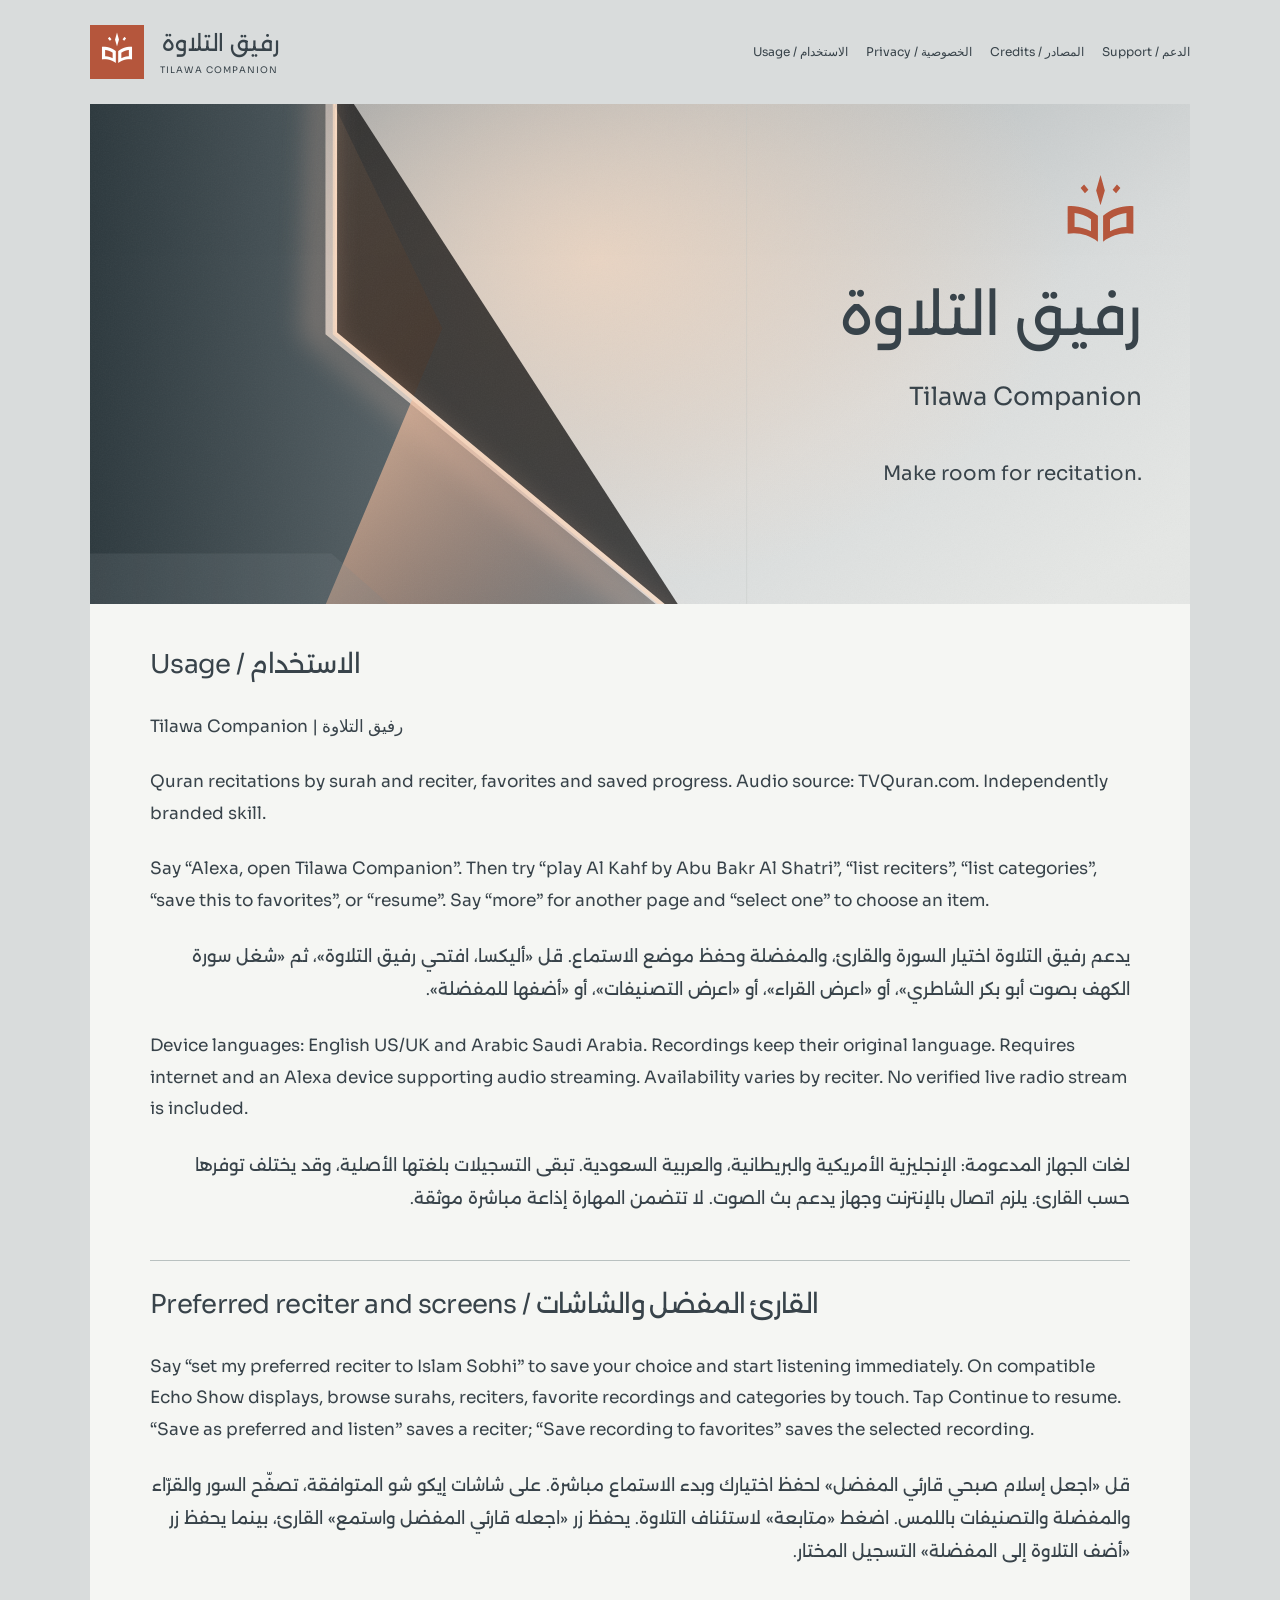
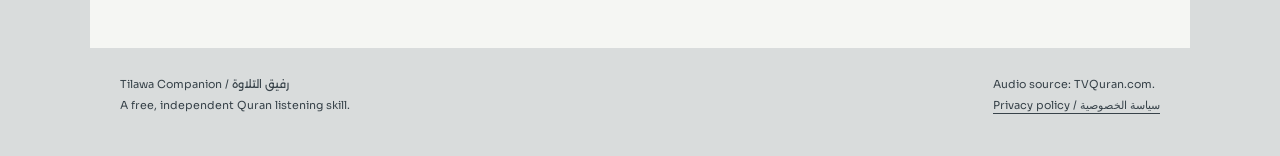
==== index.html @ c195a753 "Publish content credits and source-use terms" ====
<!doctype html><html lang="en"><meta charset="utf-8"><meta name="viewport" content="width=device-width,initial-scale=1"><title>Tilawa Companion — Quran Listening & Usage</title><meta name="description" content="Tilawa Companion Quran listening skill: bilingual usage, privacy and support."><link rel="stylesheet" href="assets/brand.css?v=first-light-20261104"><link rel="icon" href="assets/icon.svg?v=first-light-20261104" type="image/svg+xml"><meta name="theme-color" content="#38434A"><meta property="og:image" content="https://ahmadibrahiim.github.io/tilawa-companion-info/assets/first-light/cover-surahs.jpg"><header class="site-header"><a class="brand" href="./" aria-label="Tilawa Companion home"><img src="assets/icon-108.png?v=first-light-20261104" alt=""><span><strong lang="ar" dir="rtl">رفيق التلاوة</strong><small>TILAWA COMPANION</small></span></a><nav aria-label="Main navigation"><a href="./">Usage / الاستخدام</a><a href="privacy.html">Privacy / الخصوصية</a><a href="credits.html">Credits / المصادر</a><a href="https://github.com/AhmadIbrahiim/tilawa-companion-info/issues">Support / الدعم</a></nav></header><main><section class="hero" aria-label="First Light identity"><div class="hero-copy"><img src="assets/first-light/mark-terracotta.svg" alt="Open mushaf with rising light"><h1 lang="ar" dir="rtl">رفيق التلاوة</h1><span class="latin">Tilawa Companion</span><p>Make room for recitation.</p></div></section><h2>Usage / الاستخدام</h2><p dir="auto">Tilawa Companion | رفيق التلاوة</p><p dir="auto">Quran recitations by surah and reciter, favorites and saved progress. Audio source: TVQuran.com. Independently branded skill.</p><p dir="auto">Say “Alexa, open Tilawa Companion”. Then try “play Al Kahf by Abu Bakr Al Shatri”, “list reciters”, “list categories”, “save this to favorites”, or “resume”. Say “more” for another page and “select one” to choose an item.</p><p lang="ar" dir="rtl">يدعم رفيق التلاوة اختيار السورة والقارئ، والمفضلة وحفظ موضع الاستماع. قل «أليكسا، افتحي رفيق التلاوة»، ثم «شغل سورة الكهف بصوت أبو بكر الشاطري»، أو «اعرض القراء»، أو «اعرض التصنيفات»، أو «أضفها للمفضلة».</p><p dir="auto">Device languages: English US/UK and Arabic Saudi Arabia. Recordings keep their original language. Requires internet and an Alexa device supporting audio streaming. Availability varies by reciter. No verified live radio stream is included.</p><p lang="ar" dir="rtl">لغات الجهاز المدعومة: الإنجليزية الأمريكية والبريطانية، والعربية السعودية. تبقى التسجيلات بلغتها الأصلية، وقد يختلف توفرها حسب القارئ. يلزم اتصال بالإنترنت وجهاز يدعم بث الصوت. لا تتضمن المهارة إذاعة مباشرة موثقة.</p><h2>Preferred reciter and screens / القارئ المفضل والشاشات</h2><p>Say “set my preferred reciter to Islam Sobhi” to save your choice and start listening immediately. On compatible Echo Show displays, browse surahs, reciters, favorite recordings and categories by touch. Tap Continue to resume. “Save as preferred and listen” saves a reciter; “Save recording to favorites” saves the selected recording.</p><p lang="ar" dir="rtl">قل «اجعل إسلام صبحي قارئي المفضل» لحفظ اختيارك وبدء الاستماع مباشرة. على شاشات إيكو شو المتوافقة، تصفّح السور والقرّاء والمفضلة والتصنيفات باللمس. اضغط «متابعة» لاستئناف التلاوة. يحفظ زر «اجعله قارئي المفضل واستمع» القارئ، بينما يحفظ زر «أضف التلاوة إلى المفضلة» التسجيل المختار.</p></main><footer class="site-footer"><span>Tilawa Companion / <span lang="ar" dir="rtl">رفيق التلاوة</span><br>A free, independent Quran listening skill.</span><span>Audio source: TVQuran.com.<br><a href="privacy.html">Privacy policy / سياسة الخصوصية</a></span></footer></html>
---- assets/brand.css ----
@font-face{font-family:Sora;src:url(fonts/Sora.ttf) format("truetype");font-weight:400;font-display:swap}@font-face{font-family:Alexandria;src:url(fonts/Alexandria.ttf) format("truetype");font-weight:400;font-display:swap}*{box-sizing:border-box}html{scroll-behavior:smooth}body{margin:0;background:#d9dcdc;color:#38434a;font:400 17px/1.85 Sora,sans-serif}a{color:#38434a;text-underline-offset:4px}a:hover{text-decoration-thickness:2px}a:focus-visible{outline:3px solid #b5563c;outline-offset:5px}.site-header{max-width:1160px;margin:auto;padding:25px 30px;display:flex;align-items:center;justify-content:space-between;gap:30px}.brand{display:flex;align-items:center;gap:16px;text-decoration:none}.brand img{width:54px;height:54px}.brand strong{font:400 22px/1.7 Alexandria,sans-serif;display:block}.brand small{font-size:9px;letter-spacing:1.1px;display:block}.site-header nav{font-size:12px;display:flex;gap:18px;flex-wrap:wrap;line-height:1.8}.site-header nav a{text-decoration:none}main{max-width:1100px;margin:0 auto;background:#f5f6f3;padding:48px 60px 55px}main p{max-width:78ch;margin:24px 0}h1,h2{font-weight:400;line-height:1.5;letter-spacing:-.7px}h1{font-size:35px;margin:0 0 30px}h2{font:400 26px/1.65 Sora,Alexandria,sans-serif;margin:45px 0 20px;padding-top:23px;border-top:1px solid #b9c1c0}:lang(ar){font-family:Alexandria,sans-serif;line-height:1.95}p[lang=ar]{max-width:none}.hero{height:500px;margin:-48px -60px 40px;background:#d9dcdc url(first-light/first-light-artwork.svg) center/cover no-repeat;position:relative}.hero-copy{position:absolute;right:48px;top:65px;text-align:right;max-width:530px}.hero-copy img{width:83px;height:83px;display:block;margin:0 0 15px auto}.hero-copy h1{font:400 57px/1.7 Alexandria,sans-serif;letter-spacing:0;margin:0}.hero-copy .latin{font-size:25px;display:block;margin-top:10px}.hero-copy p{font-size:20px;margin-top:35px}.hero+ h2{border:0;margin-top:0;padding-top:0}.site-footer{max-width:1100px;margin:auto;padding:26px 30px 40px;display:flex;justify-content:space-between;gap:24px;font-size:11px;line-height:1.9}.privacy-page h1{font-family:Sora,Alexandria,sans-serif;font-size:32px}@media(max-width:800px){.site-header{align-items:flex-start;flex-direction:column;padding:20px 22px;gap:17px}main{padding:30px 26px 40px;font-size:16px}.hero{margin:-30px -26px 30px;height:450px}.hero-copy{right:27px;top:76px;max-width:420px}.hero-copy h1{font-size:43px}.hero-copy .latin{font-size:22px}.hero-copy p{font-size:17px}.site-footer{padding:25px 22px;flex-direction:column;gap:12px}}@media(max-width:480px){body{font-size:15px}.site-header nav{font-size:11px;gap:14px}.hero{height:410px;background-position:62% center}.hero-copy{right:23px;top:73px;max-width:310px}.hero-copy img{width:65px;height:65px}.hero-copy h1{font-size:33px}.hero-copy .latin{font-size:17px}.hero-copy p{font-size:15px;margin-top:32px}.privacy-page h1{font-size:25px}h2{font-size:22px}}@media(prefers-reduced-motion:reduce){html{scroll-behavior:auto}}
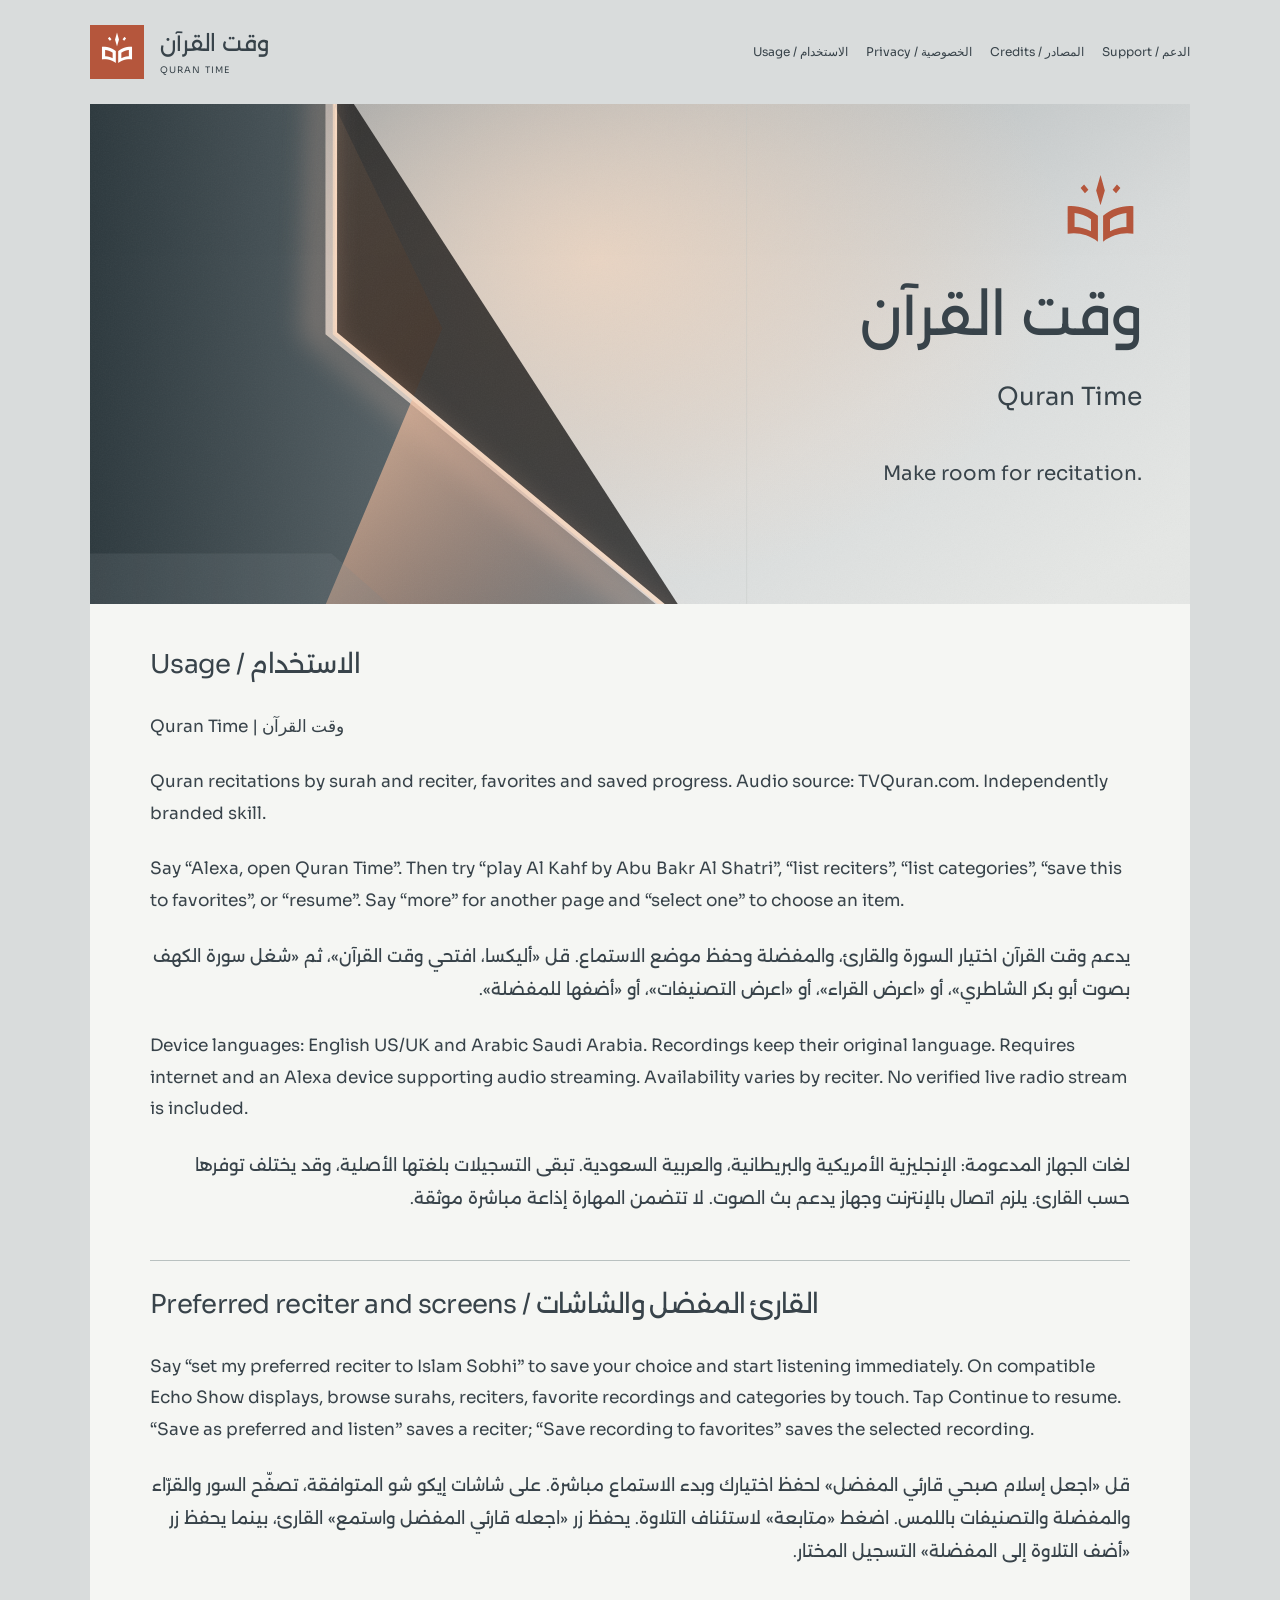
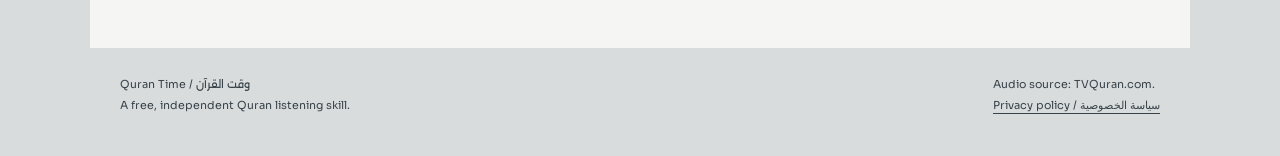
==== commit 22eb5953: "Update Quran Time names and bilingual launch instructions" ====
--- a/index.html
+++ b/index.html
@@ -1 +1 @@
-<!doctype html><html lang="en"><meta charset="utf-8"><meta name="viewport" content="width=device-width,initial-scale=1"><title>Tilawa Companion — Quran Listening & Usage</title><meta name="description" content="Tilawa Companion Quran listening skill: bilingual usage, privacy and support."><link rel="stylesheet" href="assets/brand.css?v=first-light-20261104"><link rel="icon" href="assets/icon.svg?v=first-light-20261104" type="image/svg+xml"><meta name="theme-color" content="#38434A"><meta property="og:image" content="https://ahmadibrahiim.github.io/tilawa-companion-info/assets/first-light/cover-surahs.jpg"><header class="site-header"><a class="brand" href="./" aria-label="Tilawa Companion home"><img src="assets/icon-108.png?v=first-light-20261104" alt=""><span><strong lang="ar" dir="rtl">رفيق التلاوة</strong><small>TILAWA COMPANION</small></span></a><nav aria-label="Main navigation"><a href="./">Usage / الاستخدام</a><a href="privacy.html">Privacy / الخصوصية</a><a href="credits.html">Credits / المصادر</a><a href="https://github.com/AhmadIbrahiim/tilawa-companion-info/issues">Support / الدعم</a></nav></header><main><section class="hero" aria-label="First Light identity"><div class="hero-copy"><img src="assets/first-light/mark-terracotta.svg" alt="Open mushaf with rising light"><h1 lang="ar" dir="rtl">رفيق التلاوة</h1><span class="latin">Tilawa Companion</span><p>Make room for recitation.</p></div></section><h2>Usage / الاستخدام</h2><p dir="auto">Tilawa Companion | رفيق التلاوة</p><p dir="auto">Quran recitations by surah and reciter, favorites and saved progress. Audio source: TVQuran.com. Independently branded skill.</p><p dir="auto">Say “Alexa, open Tilawa Companion”. Then try “play Al Kahf by Abu Bakr Al Shatri”, “list reciters”, “list categories”, “save this to favorites”, or “resume”. Say “more” for another page and “select one” to choose an item.</p><p lang="ar" dir="rtl">يدعم رفيق التلاوة اختيار السورة والقارئ، والمفضلة وحفظ موضع الاستماع. قل «أليكسا، افتحي رفيق التلاوة»، ثم «شغل سورة الكهف بصوت أبو بكر الشاطري»، أو «اعرض القراء»، أو «اعرض التصنيفات»، أو «أضفها للمفضلة».</p><p dir="auto">Device languages: English US/UK and Arabic Saudi Arabia. Recordings keep their original language. Requires internet and an Alexa device supporting audio streaming. Availability varies by reciter. No verified live radio stream is included.</p><p lang="ar" dir="rtl">لغات الجهاز المدعومة: الإنجليزية الأمريكية والبريطانية، والعربية السعودية. تبقى التسجيلات بلغتها الأصلية، وقد يختلف توفرها حسب القارئ. يلزم اتصال بالإنترنت وجهاز يدعم بث الصوت. لا تتضمن المهارة إذاعة مباشرة موثقة.</p><h2>Preferred reciter and screens / القارئ المفضل والشاشات</h2><p>Say “set my preferred reciter to Islam Sobhi” to save your choice and start listening immediately. On compatible Echo Show displays, browse surahs, reciters, favorite recordings and categories by touch. Tap Continue to resume. “Save as preferred and listen” saves a reciter; “Save recording to favorites” saves the selected recording.</p><p lang="ar" dir="rtl">قل «اجعل إسلام صبحي قارئي المفضل» لحفظ اختيارك وبدء الاستماع مباشرة. على شاشات إيكو شو المتوافقة، تصفّح السور والقرّاء والمفضلة والتصنيفات باللمس. اضغط «متابعة» لاستئناف التلاوة. يحفظ زر «اجعله قارئي المفضل واستمع» القارئ، بينما يحفظ زر «أضف التلاوة إلى المفضلة» التسجيل المختار.</p></main><footer class="site-footer"><span>Tilawa Companion / <span lang="ar" dir="rtl">رفيق التلاوة</span><br>A free, independent Quran listening skill.</span><span>Audio source: TVQuran.com.<br><a href="privacy.html">Privacy policy / سياسة الخصوصية</a></span></footer></html>+<!doctype html><html lang="en"><meta charset="utf-8"><meta name="viewport" content="width=device-width,initial-scale=1"><title>Quran Time — Quran Listening & Usage</title><meta name="description" content="Quran Time Quran listening skill: bilingual usage, privacy and support."><link rel="stylesheet" href="assets/brand.css?v=first-light-20261104"><link rel="icon" href="assets/icon.svg?v=first-light-20261104" type="image/svg+xml"><meta name="theme-color" content="#38434A"><meta property="og:image" content="https://ahmadibrahiim.github.io/tilawa-companion-info/assets/first-light/cover-surahs.jpg"><header class="site-header"><a class="brand" href="./" aria-label="Quran Time home"><img src="assets/icon-108.png?v=first-light-20261104" alt=""><span><strong lang="ar" dir="rtl">وقت القرآن</strong><small>QURAN TIME</small></span></a><nav aria-label="Main navigation"><a href="./">Usage / الاستخدام</a><a href="privacy.html">Privacy / الخصوصية</a><a href="credits.html">Credits / المصادر</a><a href="https://github.com/AhmadIbrahiim/tilawa-companion-info/issues">Support / الدعم</a></nav></header><main><section class="hero" aria-label="First Light identity"><div class="hero-copy"><img src="assets/first-light/mark-terracotta.svg" alt="Open mushaf with rising light"><h1 lang="ar" dir="rtl">وقت القرآن</h1><span class="latin">Quran Time</span><p>Make room for recitation.</p></div></section><h2>Usage / الاستخدام</h2><p dir="auto">Quran Time | وقت القرآن</p><p dir="auto">Quran recitations by surah and reciter, favorites and saved progress. Audio source: TVQuran.com. Independently branded skill.</p><p dir="auto">Say “Alexa, open Quran Time”. Then try “play Al Kahf by Abu Bakr Al Shatri”, “list reciters”, “list categories”, “save this to favorites”, or “resume”. Say “more” for another page and “select one” to choose an item.</p><p lang="ar" dir="rtl">يدعم وقت القرآن اختيار السورة والقارئ، والمفضلة وحفظ موضع الاستماع. قل «أليكسا، افتحي وقت القرآن»، ثم «شغل سورة الكهف بصوت أبو بكر الشاطري»، أو «اعرض القراء»، أو «اعرض التصنيفات»، أو «أضفها للمفضلة».</p><p dir="auto">Device languages: English US/UK and Arabic Saudi Arabia. Recordings keep their original language. Requires internet and an Alexa device supporting audio streaming. Availability varies by reciter. No verified live radio stream is included.</p><p lang="ar" dir="rtl">لغات الجهاز المدعومة: الإنجليزية الأمريكية والبريطانية، والعربية السعودية. تبقى التسجيلات بلغتها الأصلية، وقد يختلف توفرها حسب القارئ. يلزم اتصال بالإنترنت وجهاز يدعم بث الصوت. لا تتضمن المهارة إذاعة مباشرة موثقة.</p><h2>Preferred reciter and screens / القارئ المفضل والشاشات</h2><p>Say “set my preferred reciter to Islam Sobhi” to save your choice and start listening immediately. On compatible Echo Show displays, browse surahs, reciters, favorite recordings and categories by touch. Tap Continue to resume. “Save as preferred and listen” saves a reciter; “Save recording to favorites” saves the selected recording.</p><p lang="ar" dir="rtl">قل «اجعل إسلام صبحي قارئي المفضل» لحفظ اختيارك وبدء الاستماع مباشرة. على شاشات إيكو شو المتوافقة، تصفّح السور والقرّاء والمفضلة والتصنيفات باللمس. اضغط «متابعة» لاستئناف التلاوة. يحفظ زر «اجعله قارئي المفضل واستمع» القارئ، بينما يحفظ زر «أضف التلاوة إلى المفضلة» التسجيل المختار.</p></main><footer class="site-footer"><span>Quran Time / <span lang="ar" dir="rtl">وقت القرآن</span><br>A free, independent Quran listening skill.</span><span>Audio source: TVQuran.com.<br><a href="privacy.html">Privacy policy / سياسة الخصوصية</a></span></footer></html>
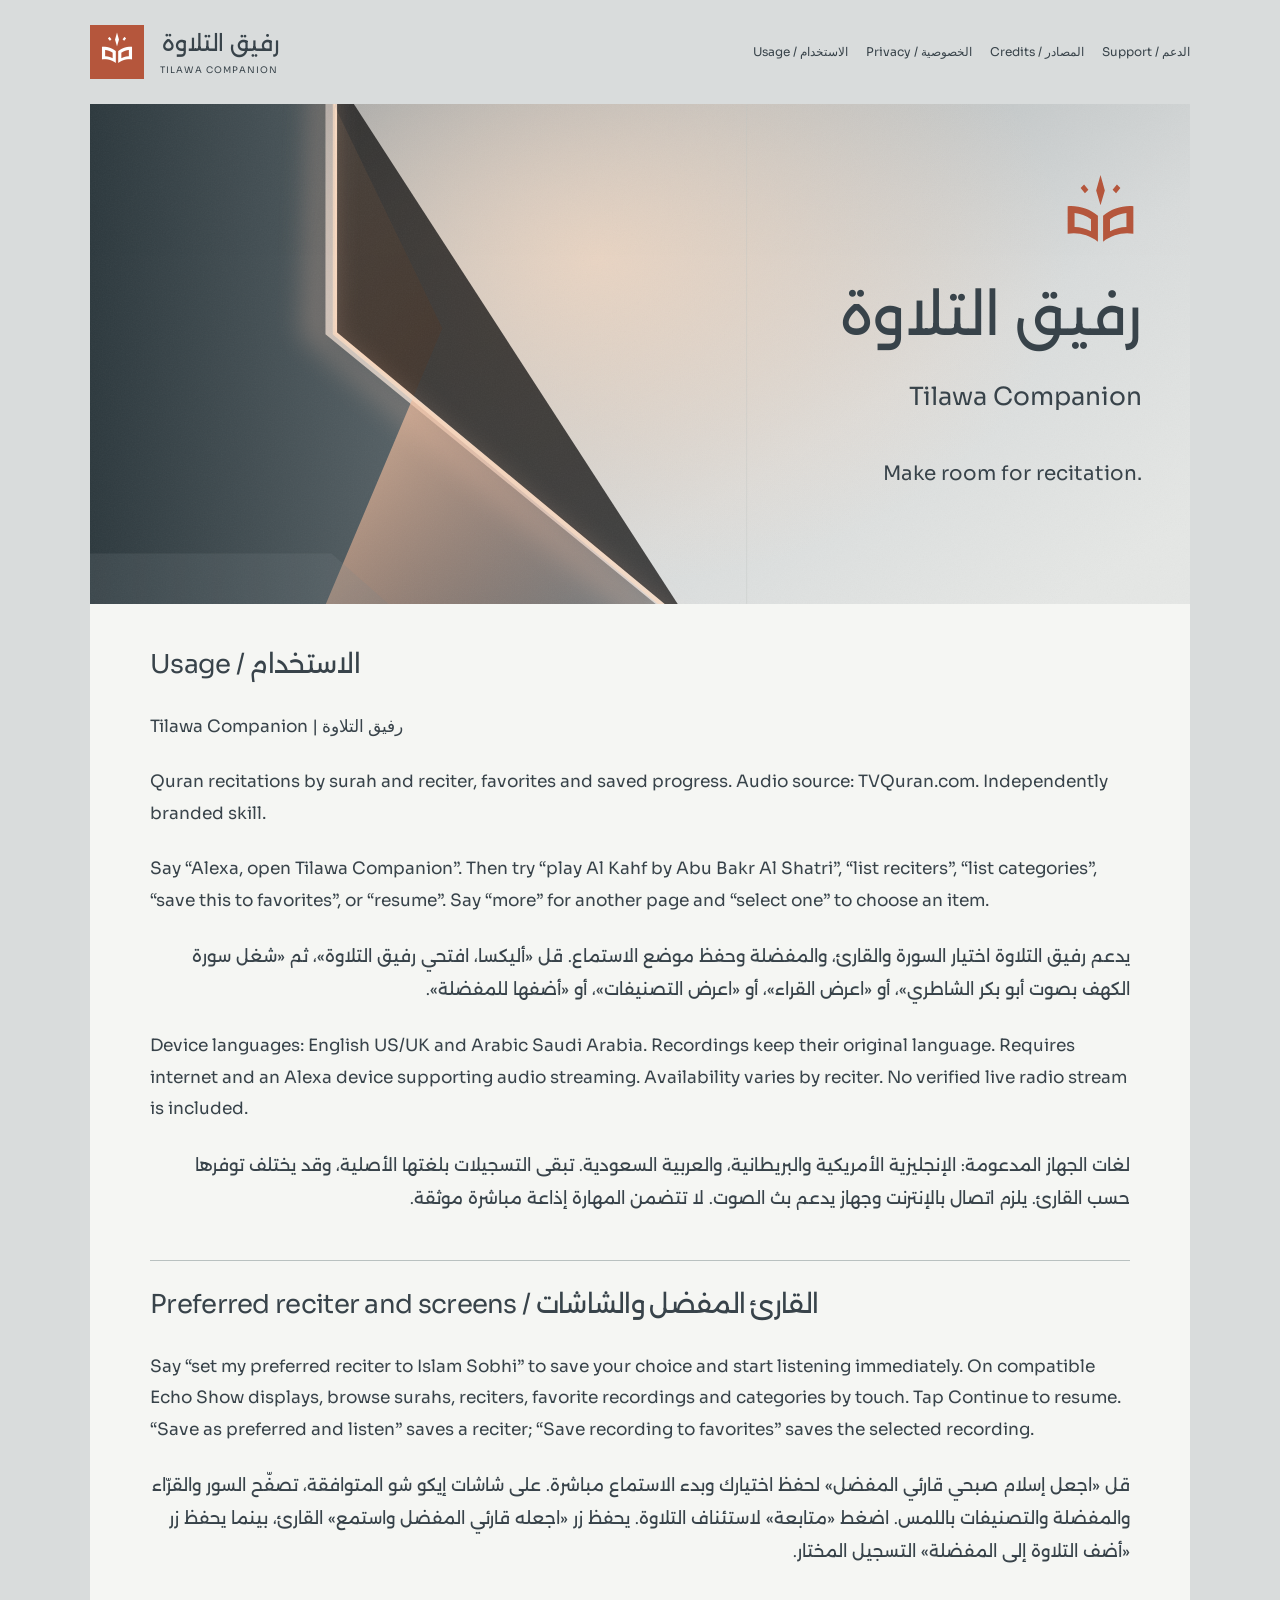
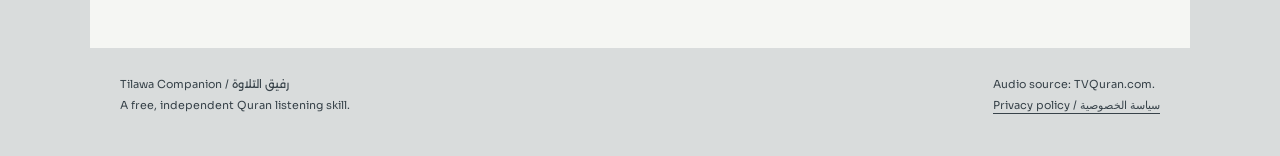
==== commit 5954a9b9: "Revert "Update Quran Time names and bilingual launch instructions" This reverts commit 601382f2dec81" ====
--- a/index.html
+++ b/index.html
@@ -1 +1 @@
-<!doctype html><html lang="en"><meta charset="utf-8"><meta name="viewport" content="width=device-width,initial-scale=1"><title>Quran Time — Quran Listening & Usage</title><meta name="description" content="Quran Time Quran listening skill: bilingual usage, privacy and support."><link rel="stylesheet" href="assets/brand.css?v=first-light-20261104"><link rel="icon" href="assets/icon.svg?v=first-light-20261104" type="image/svg+xml"><meta name="theme-color" content="#38434A"><meta property="og:image" content="https://ahmadibrahiim.github.io/tilawa-companion-info/assets/first-light/cover-surahs.jpg"><header class="site-header"><a class="brand" href="./" aria-label="Quran Time home"><img src="assets/icon-108.png?v=first-light-20261104" alt=""><span><strong lang="ar" dir="rtl">وقت القرآن</strong><small>QURAN TIME</small></span></a><nav aria-label="Main navigation"><a href="./">Usage / الاستخدام</a><a href="privacy.html">Privacy / الخصوصية</a><a href="credits.html">Credits / المصادر</a><a href="https://github.com/AhmadIbrahiim/tilawa-companion-info/issues">Support / الدعم</a></nav></header><main><section class="hero" aria-label="First Light identity"><div class="hero-copy"><img src="assets/first-light/mark-terracotta.svg" alt="Open mushaf with rising light"><h1 lang="ar" dir="rtl">وقت القرآن</h1><span class="latin">Quran Time</span><p>Make room for recitation.</p></div></section><h2>Usage / الاستخدام</h2><p dir="auto">Quran Time | وقت القرآن</p><p dir="auto">Quran recitations by surah and reciter, favorites and saved progress. Audio source: TVQuran.com. Independently branded skill.</p><p dir="auto">Say “Alexa, open Quran Time”. Then try “play Al Kahf by Abu Bakr Al Shatri”, “list reciters”, “list categories”, “save this to favorites”, or “resume”. Say “more” for another page and “select one” to choose an item.</p><p lang="ar" dir="rtl">يدعم وقت القرآن اختيار السورة والقارئ، والمفضلة وحفظ موضع الاستماع. قل «أليكسا، افتحي وقت القرآن»، ثم «شغل سورة الكهف بصوت أبو بكر الشاطري»، أو «اعرض القراء»، أو «اعرض التصنيفات»، أو «أضفها للمفضلة».</p><p dir="auto">Device languages: English US/UK and Arabic Saudi Arabia. Recordings keep their original language. Requires internet and an Alexa device supporting audio streaming. Availability varies by reciter. No verified live radio stream is included.</p><p lang="ar" dir="rtl">لغات الجهاز المدعومة: الإنجليزية الأمريكية والبريطانية، والعربية السعودية. تبقى التسجيلات بلغتها الأصلية، وقد يختلف توفرها حسب القارئ. يلزم اتصال بالإنترنت وجهاز يدعم بث الصوت. لا تتضمن المهارة إذاعة مباشرة موثقة.</p><h2>Preferred reciter and screens / القارئ المفضل والشاشات</h2><p>Say “set my preferred reciter to Islam Sobhi” to save your choice and start listening immediately. On compatible Echo Show displays, browse surahs, reciters, favorite recordings and categories by touch. Tap Continue to resume. “Save as preferred and listen” saves a reciter; “Save recording to favorites” saves the selected recording.</p><p lang="ar" dir="rtl">قل «اجعل إسلام صبحي قارئي المفضل» لحفظ اختيارك وبدء الاستماع مباشرة. على شاشات إيكو شو المتوافقة، تصفّح السور والقرّاء والمفضلة والتصنيفات باللمس. اضغط «متابعة» لاستئناف التلاوة. يحفظ زر «اجعله قارئي المفضل واستمع» القارئ، بينما يحفظ زر «أضف التلاوة إلى المفضلة» التسجيل المختار.</p></main><footer class="site-footer"><span>Quran Time / <span lang="ar" dir="rtl">وقت القرآن</span><br>A free, independent Quran listening skill.</span><span>Audio source: TVQuran.com.<br><a href="privacy.html">Privacy policy / سياسة الخصوصية</a></span></footer></html>+<!doctype html><html lang="en"><meta charset="utf-8"><meta name="viewport" content="width=device-width,initial-scale=1"><title>Tilawa Companion — Quran Listening & Usage</title><meta name="description" content="Tilawa Companion Quran listening skill: bilingual usage, privacy and support."><link rel="stylesheet" href="assets/brand.css?v=first-light-20261104"><link rel="icon" href="assets/icon.svg?v=first-light-20261104" type="image/svg+xml"><meta name="theme-color" content="#38434A"><meta property="og:image" content="https://ahmadibrahiim.github.io/tilawa-companion-info/assets/first-light/cover-surahs.jpg"><header class="site-header"><a class="brand" href="./" aria-label="Tilawa Companion home"><img src="assets/icon-108.png?v=first-light-20261104" alt=""><span><strong lang="ar" dir="rtl">رفيق التلاوة</strong><small>TILAWA COMPANION</small></span></a><nav aria-label="Main navigation"><a href="./">Usage / الاستخدام</a><a href="privacy.html">Privacy / الخصوصية</a><a href="credits.html">Credits / المصادر</a><a href="https://github.com/AhmadIbrahiim/tilawa-companion-info/issues">Support / الدعم</a></nav></header><main><section class="hero" aria-label="First Light identity"><div class="hero-copy"><img src="assets/first-light/mark-terracotta.svg" alt="Open mushaf with rising light"><h1 lang="ar" dir="rtl">رفيق التلاوة</h1><span class="latin">Tilawa Companion</span><p>Make room for recitation.</p></div></section><h2>Usage / الاستخدام</h2><p dir="auto">Tilawa Companion | رفيق التلاوة</p><p dir="auto">Quran recitations by surah and reciter, favorites and saved progress. Audio source: TVQuran.com. Independently branded skill.</p><p dir="auto">Say “Alexa, open Tilawa Companion”. Then try “play Al Kahf by Abu Bakr Al Shatri”, “list reciters”, “list categories”, “save this to favorites”, or “resume”. Say “more” for another page and “select one” to choose an item.</p><p lang="ar" dir="rtl">يدعم رفيق التلاوة اختيار السورة والقارئ، والمفضلة وحفظ موضع الاستماع. قل «أليكسا، افتحي رفيق التلاوة»، ثم «شغل سورة الكهف بصوت أبو بكر الشاطري»، أو «اعرض القراء»، أو «اعرض التصنيفات»، أو «أضفها للمفضلة».</p><p dir="auto">Device languages: English US/UK and Arabic Saudi Arabia. Recordings keep their original language. Requires internet and an Alexa device supporting audio streaming. Availability varies by reciter. No verified live radio stream is included.</p><p lang="ar" dir="rtl">لغات الجهاز المدعومة: الإنجليزية الأمريكية والبريطانية، والعربية السعودية. تبقى التسجيلات بلغتها الأصلية، وقد يختلف توفرها حسب القارئ. يلزم اتصال بالإنترنت وجهاز يدعم بث الصوت. لا تتضمن المهارة إذاعة مباشرة موثقة.</p><h2>Preferred reciter and screens / القارئ المفضل والشاشات</h2><p>Say “set my preferred reciter to Islam Sobhi” to save your choice and start listening immediately. On compatible Echo Show displays, browse surahs, reciters, favorite recordings and categories by touch. Tap Continue to resume. “Save as preferred and listen” saves a reciter; “Save recording to favorites” saves the selected recording.</p><p lang="ar" dir="rtl">قل «اجعل إسلام صبحي قارئي المفضل» لحفظ اختيارك وبدء الاستماع مباشرة. على شاشات إيكو شو المتوافقة، تصفّح السور والقرّاء والمفضلة والتصنيفات باللمس. اضغط «متابعة» لاستئناف التلاوة. يحفظ زر «اجعله قارئي المفضل واستمع» القارئ، بينما يحفظ زر «أضف التلاوة إلى المفضلة» التسجيل المختار.</p></main><footer class="site-footer"><span>Tilawa Companion / <span lang="ar" dir="rtl">رفيق التلاوة</span><br>A free, independent Quran listening skill.</span><span>Audio source: TVQuran.com.<br><a href="privacy.html">Privacy policy / سياسة الخصوصية</a></span></footer></html>
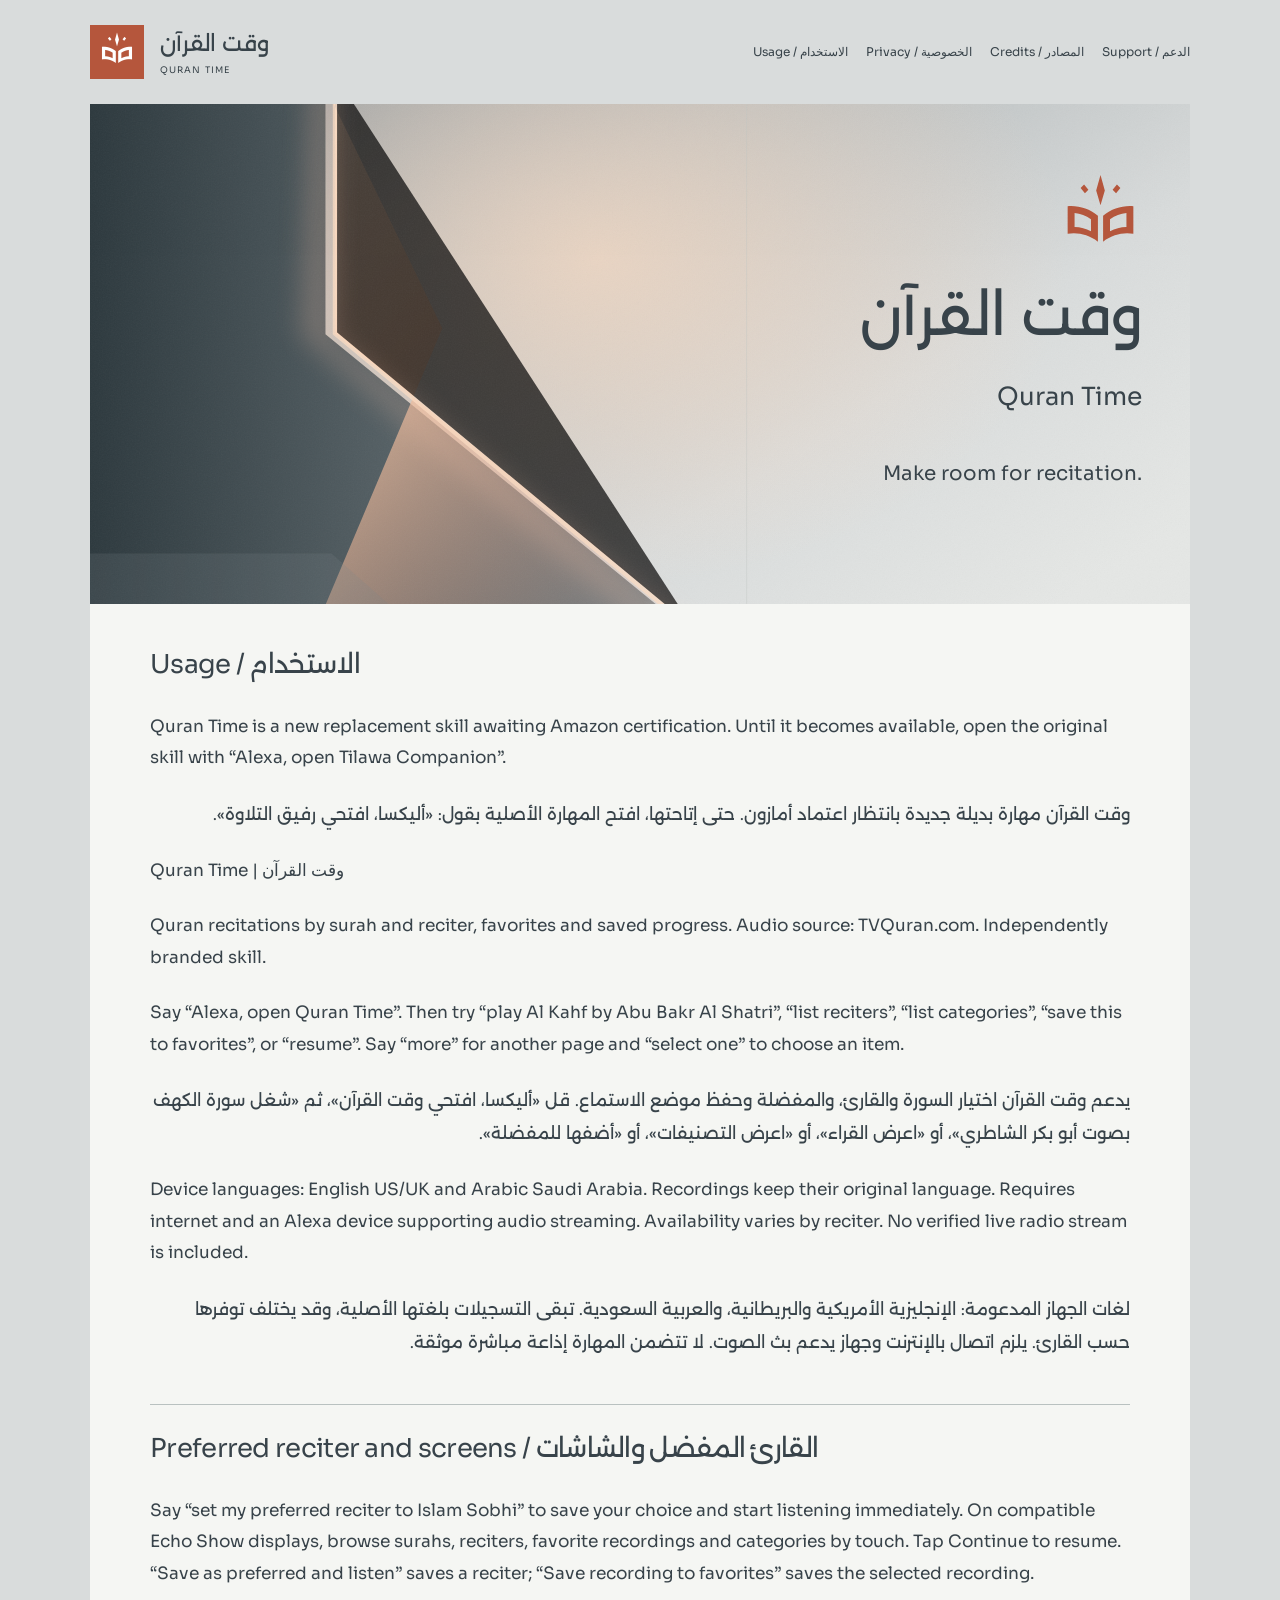
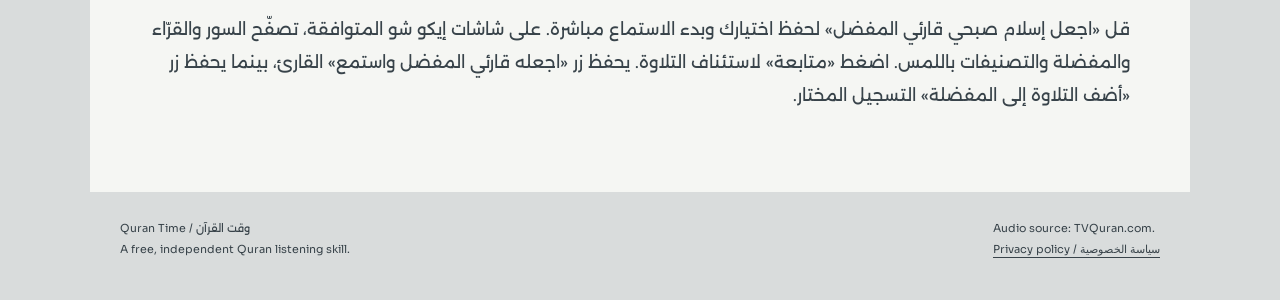
==== commit b900c3a2: "Explain replacement certification and original skill availability" ====
--- a/index.html
+++ b/index.html
@@ -1 +1 @@
-<!doctype html><html lang="en"><meta charset="utf-8"><meta name="viewport" content="width=device-width,initial-scale=1"><title>Tilawa Companion — Quran Listening & Usage</title><meta name="description" content="Tilawa Companion Quran listening skill: bilingual usage, privacy and support."><link rel="stylesheet" href="assets/brand.css?v=first-light-20261104"><link rel="icon" href="assets/icon.svg?v=first-light-20261104" type="image/svg+xml"><meta name="theme-color" content="#38434A"><meta property="og:image" content="https://ahmadibrahiim.github.io/tilawa-companion-info/assets/first-light/cover-surahs.jpg"><header class="site-header"><a class="brand" href="./" aria-label="Tilawa Companion home"><img src="assets/icon-108.png?v=first-light-20261104" alt=""><span><strong lang="ar" dir="rtl">رفيق التلاوة</strong><small>TILAWA COMPANION</small></span></a><nav aria-label="Main navigation"><a href="./">Usage / الاستخدام</a><a href="privacy.html">Privacy / الخصوصية</a><a href="credits.html">Credits / المصادر</a><a href="https://github.com/AhmadIbrahiim/tilawa-companion-info/issues">Support / الدعم</a></nav></header><main><section class="hero" aria-label="First Light identity"><div class="hero-copy"><img src="assets/first-light/mark-terracotta.svg" alt="Open mushaf with rising light"><h1 lang="ar" dir="rtl">رفيق التلاوة</h1><span class="latin">Tilawa Companion</span><p>Make room for recitation.</p></div></section><h2>Usage / الاستخدام</h2><p dir="auto">Tilawa Companion | رفيق التلاوة</p><p dir="auto">Quran recitations by surah and reciter, favorites and saved progress. Audio source: TVQuran.com. Independently branded skill.</p><p dir="auto">Say “Alexa, open Tilawa Companion”. Then try “play Al Kahf by Abu Bakr Al Shatri”, “list reciters”, “list categories”, “save this to favorites”, or “resume”. Say “more” for another page and “select one” to choose an item.</p><p lang="ar" dir="rtl">يدعم رفيق التلاوة اختيار السورة والقارئ، والمفضلة وحفظ موضع الاستماع. قل «أليكسا، افتحي رفيق التلاوة»، ثم «شغل سورة الكهف بصوت أبو بكر الشاطري»، أو «اعرض القراء»، أو «اعرض التصنيفات»، أو «أضفها للمفضلة».</p><p dir="auto">Device languages: English US/UK and Arabic Saudi Arabia. Recordings keep their original language. Requires internet and an Alexa device supporting audio streaming. Availability varies by reciter. No verified live radio stream is included.</p><p lang="ar" dir="rtl">لغات الجهاز المدعومة: الإنجليزية الأمريكية والبريطانية، والعربية السعودية. تبقى التسجيلات بلغتها الأصلية، وقد يختلف توفرها حسب القارئ. يلزم اتصال بالإنترنت وجهاز يدعم بث الصوت. لا تتضمن المهارة إذاعة مباشرة موثقة.</p><h2>Preferred reciter and screens / القارئ المفضل والشاشات</h2><p>Say “set my preferred reciter to Islam Sobhi” to save your choice and start listening immediately. On compatible Echo Show displays, browse surahs, reciters, favorite recordings and categories by touch. Tap Continue to resume. “Save as preferred and listen” saves a reciter; “Save recording to favorites” saves the selected recording.</p><p lang="ar" dir="rtl">قل «اجعل إسلام صبحي قارئي المفضل» لحفظ اختيارك وبدء الاستماع مباشرة. على شاشات إيكو شو المتوافقة، تصفّح السور والقرّاء والمفضلة والتصنيفات باللمس. اضغط «متابعة» لاستئناف التلاوة. يحفظ زر «اجعله قارئي المفضل واستمع» القارئ، بينما يحفظ زر «أضف التلاوة إلى المفضلة» التسجيل المختار.</p></main><footer class="site-footer"><span>Tilawa Companion / <span lang="ar" dir="rtl">رفيق التلاوة</span><br>A free, independent Quran listening skill.</span><span>Audio source: TVQuran.com.<br><a href="privacy.html">Privacy policy / سياسة الخصوصية</a></span></footer></html>+<!doctype html><html lang="en"><meta charset="utf-8"><meta name="viewport" content="width=device-width,initial-scale=1"><title>Quran Time — Quran Listening & Usage</title><meta name="description" content="Quran Time Quran listening skill: bilingual usage, privacy and support."><link rel="stylesheet" href="assets/brand.css?v=first-light-20261104"><link rel="icon" href="assets/icon.svg?v=first-light-20261104" type="image/svg+xml"><meta name="theme-color" content="#38434A"><meta property="og:image" content="https://ahmadibrahiim.github.io/tilawa-companion-info/assets/first-light/cover-surahs.jpg"><header class="site-header"><a class="brand" href="./" aria-label="Quran Time home"><img src="assets/icon-108.png?v=first-light-20261104" alt=""><span><strong lang="ar" dir="rtl">وقت القرآن</strong><small>QURAN TIME</small></span></a><nav aria-label="Main navigation"><a href="./">Usage / الاستخدام</a><a href="privacy.html">Privacy / الخصوصية</a><a href="credits.html">Credits / المصادر</a><a href="https://github.com/AhmadIbrahiim/tilawa-companion-info/issues">Support / الدعم</a></nav></header><main><section class="hero" aria-label="First Light identity"><div class="hero-copy"><img src="assets/first-light/mark-terracotta.svg" alt="Open mushaf with rising light"><h1 lang="ar" dir="rtl">وقت القرآن</h1><span class="latin">Quran Time</span><p>Make room for recitation.</p></div></section><h2>Usage / الاستخدام</h2><p>Quran Time is a new replacement skill awaiting Amazon certification. Until it becomes available, open the original skill with “Alexa, open Tilawa Companion”.</p><p lang="ar" dir="rtl">وقت القرآن مهارة بديلة جديدة بانتظار اعتماد أمازون. حتى إتاحتها، افتح المهارة الأصلية بقول: «أليكسا، افتحي رفيق التلاوة».</p><p dir="auto">Quran Time | وقت القرآن</p><p dir="auto">Quran recitations by surah and reciter, favorites and saved progress. Audio source: TVQuran.com. Independently branded skill.</p><p dir="auto">Say “Alexa, open Quran Time”. Then try “play Al Kahf by Abu Bakr Al Shatri”, “list reciters”, “list categories”, “save this to favorites”, or “resume”. Say “more” for another page and “select one” to choose an item.</p><p lang="ar" dir="rtl">يدعم وقت القرآن اختيار السورة والقارئ، والمفضلة وحفظ موضع الاستماع. قل «أليكسا، افتحي وقت القرآن»، ثم «شغل سورة الكهف بصوت أبو بكر الشاطري»، أو «اعرض القراء»، أو «اعرض التصنيفات»، أو «أضفها للمفضلة».</p><p dir="auto">Device languages: English US/UK and Arabic Saudi Arabia. Recordings keep their original language. Requires internet and an Alexa device supporting audio streaming. Availability varies by reciter. No verified live radio stream is included.</p><p lang="ar" dir="rtl">لغات الجهاز المدعومة: الإنجليزية الأمريكية والبريطانية، والعربية السعودية. تبقى التسجيلات بلغتها الأصلية، وقد يختلف توفرها حسب القارئ. يلزم اتصال بالإنترنت وجهاز يدعم بث الصوت. لا تتضمن المهارة إذاعة مباشرة موثقة.</p><h2>Preferred reciter and screens / القارئ المفضل والشاشات</h2><p>Say “set my preferred reciter to Islam Sobhi” to save your choice and start listening immediately. On compatible Echo Show displays, browse surahs, reciters, favorite recordings and categories by touch. Tap Continue to resume. “Save as preferred and listen” saves a reciter; “Save recording to favorites” saves the selected recording.</p><p lang="ar" dir="rtl">قل «اجعل إسلام صبحي قارئي المفضل» لحفظ اختيارك وبدء الاستماع مباشرة. على شاشات إيكو شو المتوافقة، تصفّح السور والقرّاء والمفضلة والتصنيفات باللمس. اضغط «متابعة» لاستئناف التلاوة. يحفظ زر «اجعله قارئي المفضل واستمع» القارئ، بينما يحفظ زر «أضف التلاوة إلى المفضلة» التسجيل المختار.</p></main><footer class="site-footer"><span>Quran Time / <span lang="ar" dir="rtl">وقت القرآن</span><br>A free, independent Quran listening skill.</span><span>Audio source: TVQuran.com.<br><a href="privacy.html">Privacy policy / سياسة الخصوصية</a></span></footer></html>
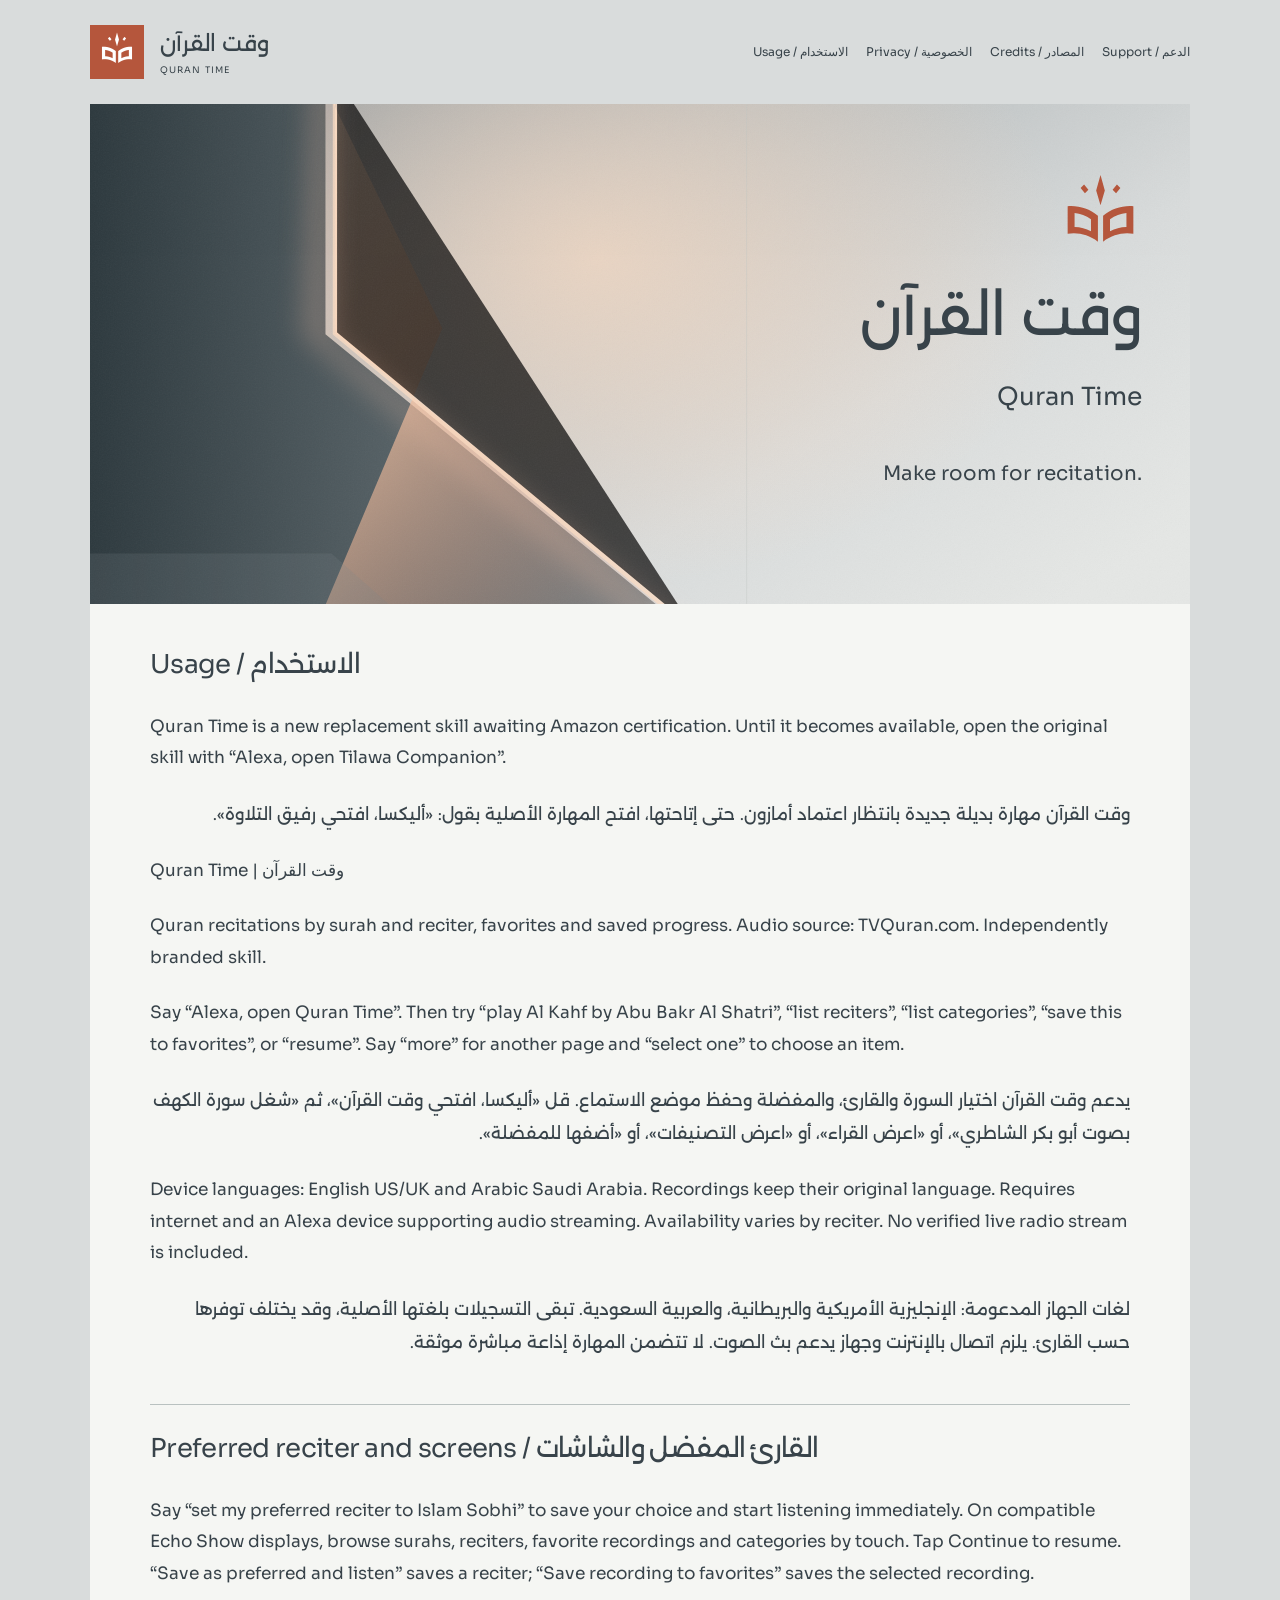
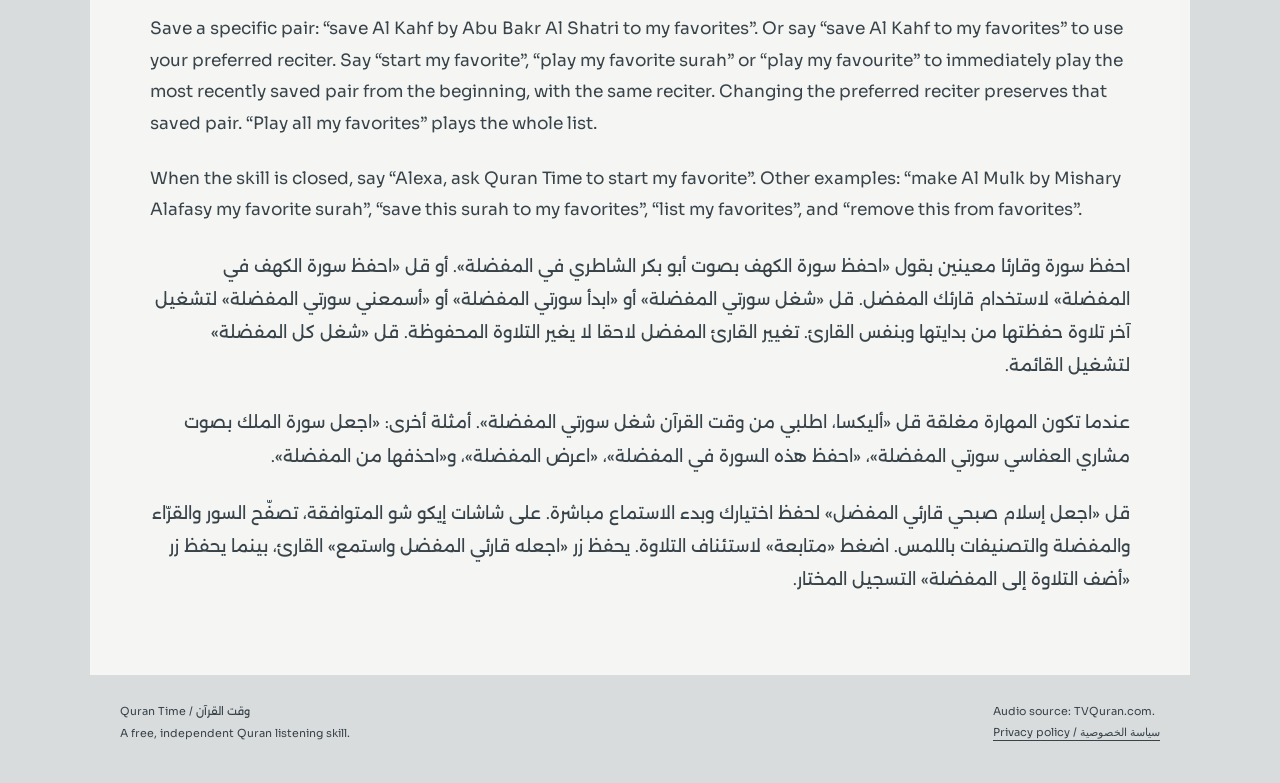
==== commit 0c96ff26: "Explain named favorite surahs and immediate favorite playback" ====
--- a/index.html
+++ b/index.html
@@ -1 +1 @@
-<!doctype html><html lang="en"><meta charset="utf-8"><meta name="viewport" content="width=device-width,initial-scale=1"><title>Quran Time — Quran Listening & Usage</title><meta name="description" content="Quran Time Quran listening skill: bilingual usage, privacy and support."><link rel="stylesheet" href="assets/brand.css?v=first-light-20261104"><link rel="icon" href="assets/icon.svg?v=first-light-20261104" type="image/svg+xml"><meta name="theme-color" content="#38434A"><meta property="og:image" content="https://ahmadibrahiim.github.io/tilawa-companion-info/assets/first-light/cover-surahs.jpg"><header class="site-header"><a class="brand" href="./" aria-label="Quran Time home"><img src="assets/icon-108.png?v=first-light-20261104" alt=""><span><strong lang="ar" dir="rtl">وقت القرآن</strong><small>QURAN TIME</small></span></a><nav aria-label="Main navigation"><a href="./">Usage / الاستخدام</a><a href="privacy.html">Privacy / الخصوصية</a><a href="credits.html">Credits / المصادر</a><a href="https://github.com/AhmadIbrahiim/tilawa-companion-info/issues">Support / الدعم</a></nav></header><main><section class="hero" aria-label="First Light identity"><div class="hero-copy"><img src="assets/first-light/mark-terracotta.svg" alt="Open mushaf with rising light"><h1 lang="ar" dir="rtl">وقت القرآن</h1><span class="latin">Quran Time</span><p>Make room for recitation.</p></div></section><h2>Usage / الاستخدام</h2><p>Quran Time is a new replacement skill awaiting Amazon certification. Until it becomes available, open the original skill with “Alexa, open Tilawa Companion”.</p><p lang="ar" dir="rtl">وقت القرآن مهارة بديلة جديدة بانتظار اعتماد أمازون. حتى إتاحتها، افتح المهارة الأصلية بقول: «أليكسا، افتحي رفيق التلاوة».</p><p dir="auto">Quran Time | وقت القرآن</p><p dir="auto">Quran recitations by surah and reciter, favorites and saved progress. Audio source: TVQuran.com. Independently branded skill.</p><p dir="auto">Say “Alexa, open Quran Time”. Then try “play Al Kahf by Abu Bakr Al Shatri”, “list reciters”, “list categories”, “save this to favorites”, or “resume”. Say “more” for another page and “select one” to choose an item.</p><p lang="ar" dir="rtl">يدعم وقت القرآن اختيار السورة والقارئ، والمفضلة وحفظ موضع الاستماع. قل «أليكسا، افتحي وقت القرآن»، ثم «شغل سورة الكهف بصوت أبو بكر الشاطري»، أو «اعرض القراء»، أو «اعرض التصنيفات»، أو «أضفها للمفضلة».</p><p dir="auto">Device languages: English US/UK and Arabic Saudi Arabia. Recordings keep their original language. Requires internet and an Alexa device supporting audio streaming. Availability varies by reciter. No verified live radio stream is included.</p><p lang="ar" dir="rtl">لغات الجهاز المدعومة: الإنجليزية الأمريكية والبريطانية، والعربية السعودية. تبقى التسجيلات بلغتها الأصلية، وقد يختلف توفرها حسب القارئ. يلزم اتصال بالإنترنت وجهاز يدعم بث الصوت. لا تتضمن المهارة إذاعة مباشرة موثقة.</p><h2>Preferred reciter and screens / القارئ المفضل والشاشات</h2><p>Say “set my preferred reciter to Islam Sobhi” to save your choice and start listening immediately. On compatible Echo Show displays, browse surahs, reciters, favorite recordings and categories by touch. Tap Continue to resume. “Save as preferred and listen” saves a reciter; “Save recording to favorites” saves the selected recording.</p><p lang="ar" dir="rtl">قل «اجعل إسلام صبحي قارئي المفضل» لحفظ اختيارك وبدء الاستماع مباشرة. على شاشات إيكو شو المتوافقة، تصفّح السور والقرّاء والمفضلة والتصنيفات باللمس. اضغط «متابعة» لاستئناف التلاوة. يحفظ زر «اجعله قارئي المفضل واستمع» القارئ، بينما يحفظ زر «أضف التلاوة إلى المفضلة» التسجيل المختار.</p></main><footer class="site-footer"><span>Quran Time / <span lang="ar" dir="rtl">وقت القرآن</span><br>A free, independent Quran listening skill.</span><span>Audio source: TVQuran.com.<br><a href="privacy.html">Privacy policy / سياسة الخصوصية</a></span></footer></html>+<!doctype html><html lang="en"><meta charset="utf-8"><meta name="viewport" content="width=device-width,initial-scale=1"><title>Quran Time — Quran Listening & Usage</title><meta name="description" content="Quran Time Quran listening skill: bilingual usage, privacy and support."><link rel="stylesheet" href="assets/brand.css?v=first-light-20261104"><link rel="icon" href="assets/icon.svg?v=first-light-20261104" type="image/svg+xml"><meta name="theme-color" content="#38434A"><meta property="og:image" content="https://ahmadibrahiim.github.io/tilawa-companion-info/assets/first-light/cover-surahs.jpg"><header class="site-header"><a class="brand" href="./" aria-label="Quran Time home"><img src="assets/icon-108.png?v=first-light-20261104" alt=""><span><strong lang="ar" dir="rtl">وقت القرآن</strong><small>QURAN TIME</small></span></a><nav aria-label="Main navigation"><a href="./">Usage / الاستخدام</a><a href="privacy.html">Privacy / الخصوصية</a><a href="credits.html">Credits / المصادر</a><a href="https://github.com/AhmadIbrahiim/tilawa-companion-info/issues">Support / الدعم</a></nav></header><main><section class="hero" aria-label="First Light identity"><div class="hero-copy"><img src="assets/first-light/mark-terracotta.svg" alt="Open mushaf with rising light"><h1 lang="ar" dir="rtl">وقت القرآن</h1><span class="latin">Quran Time</span><p>Make room for recitation.</p></div></section><h2>Usage / الاستخدام</h2><p>Quran Time is a new replacement skill awaiting Amazon certification. Until it becomes available, open the original skill with “Alexa, open Tilawa Companion”.</p><p lang="ar" dir="rtl">وقت القرآن مهارة بديلة جديدة بانتظار اعتماد أمازون. حتى إتاحتها، افتح المهارة الأصلية بقول: «أليكسا، افتحي رفيق التلاوة».</p><p dir="auto">Quran Time | وقت القرآن</p><p dir="auto">Quran recitations by surah and reciter, favorites and saved progress. Audio source: TVQuran.com. Independently branded skill.</p><p dir="auto">Say “Alexa, open Quran Time”. Then try “play Al Kahf by Abu Bakr Al Shatri”, “list reciters”, “list categories”, “save this to favorites”, or “resume”. Say “more” for another page and “select one” to choose an item.</p><p lang="ar" dir="rtl">يدعم وقت القرآن اختيار السورة والقارئ، والمفضلة وحفظ موضع الاستماع. قل «أليكسا، افتحي وقت القرآن»، ثم «شغل سورة الكهف بصوت أبو بكر الشاطري»، أو «اعرض القراء»، أو «اعرض التصنيفات»، أو «أضفها للمفضلة».</p><p dir="auto">Device languages: English US/UK and Arabic Saudi Arabia. Recordings keep their original language. Requires internet and an Alexa device supporting audio streaming. Availability varies by reciter. No verified live radio stream is included.</p><p lang="ar" dir="rtl">لغات الجهاز المدعومة: الإنجليزية الأمريكية والبريطانية، والعربية السعودية. تبقى التسجيلات بلغتها الأصلية، وقد يختلف توفرها حسب القارئ. يلزم اتصال بالإنترنت وجهاز يدعم بث الصوت. لا تتضمن المهارة إذاعة مباشرة موثقة.</p><h2>Preferred reciter and screens / القارئ المفضل والشاشات</h2><p>Say “set my preferred reciter to Islam Sobhi” to save your choice and start listening immediately. On compatible Echo Show displays, browse surahs, reciters, favorite recordings and categories by touch. Tap Continue to resume. “Save as preferred and listen” saves a reciter; “Save recording to favorites” saves the selected recording.</p><p dir="auto">Save a specific pair: “save Al Kahf by Abu Bakr Al Shatri to my favorites”. Or say “save Al Kahf to my favorites” to use your preferred reciter. Say “start my favorite”, “play my favorite surah” or “play my favourite” to immediately play the most recently saved pair from the beginning, with the same reciter. Changing the preferred reciter preserves that saved pair. “Play all my favorites” plays the whole list.</p><p dir="auto">When the skill is closed, say “Alexa, ask Quran Time to start my favorite”. Other examples: “make Al Mulk by Mishary Alafasy my favorite surah”, “save this surah to my favorites”, “list my favorites”, and “remove this from favorites”.</p><p lang="ar" dir="rtl">احفظ سورة وقارئا معينين بقول «احفظ سورة الكهف بصوت أبو بكر الشاطري في المفضلة». أو قل «احفظ سورة الكهف في المفضلة» لاستخدام قارئك المفضل. قل «شغل سورتي المفضلة» أو «ابدأ سورتي المفضلة» أو «أسمعني سورتي المفضلة» لتشغيل آخر تلاوة حفظتها من بدايتها وبنفس القارئ. تغيير القارئ المفضل لاحقا لا يغير التلاوة المحفوظة. قل «شغل كل المفضلة» لتشغيل القائمة.</p><p lang="ar" dir="rtl">عندما تكون المهارة مغلقة قل «أليكسا، اطلبي من وقت القرآن شغل سورتي المفضلة». أمثلة أخرى: «اجعل سورة الملك بصوت مشاري العفاسي سورتي المفضلة»، «احفظ هذه السورة في المفضلة»، «اعرض المفضلة»، و«احذفها من المفضلة».</p><p lang="ar" dir="rtl">قل «اجعل إسلام صبحي قارئي المفضل» لحفظ اختيارك وبدء الاستماع مباشرة. على شاشات إيكو شو المتوافقة، تصفّح السور والقرّاء والمفضلة والتصنيفات باللمس. اضغط «متابعة» لاستئناف التلاوة. يحفظ زر «اجعله قارئي المفضل واستمع» القارئ، بينما يحفظ زر «أضف التلاوة إلى المفضلة» التسجيل المختار.</p></main><footer class="site-footer"><span>Quran Time / <span lang="ar" dir="rtl">وقت القرآن</span><br>A free, independent Quran listening skill.</span><span>Audio source: TVQuran.com.<br><a href="privacy.html">Privacy policy / سياسة الخصوصية</a></span></footer></html>
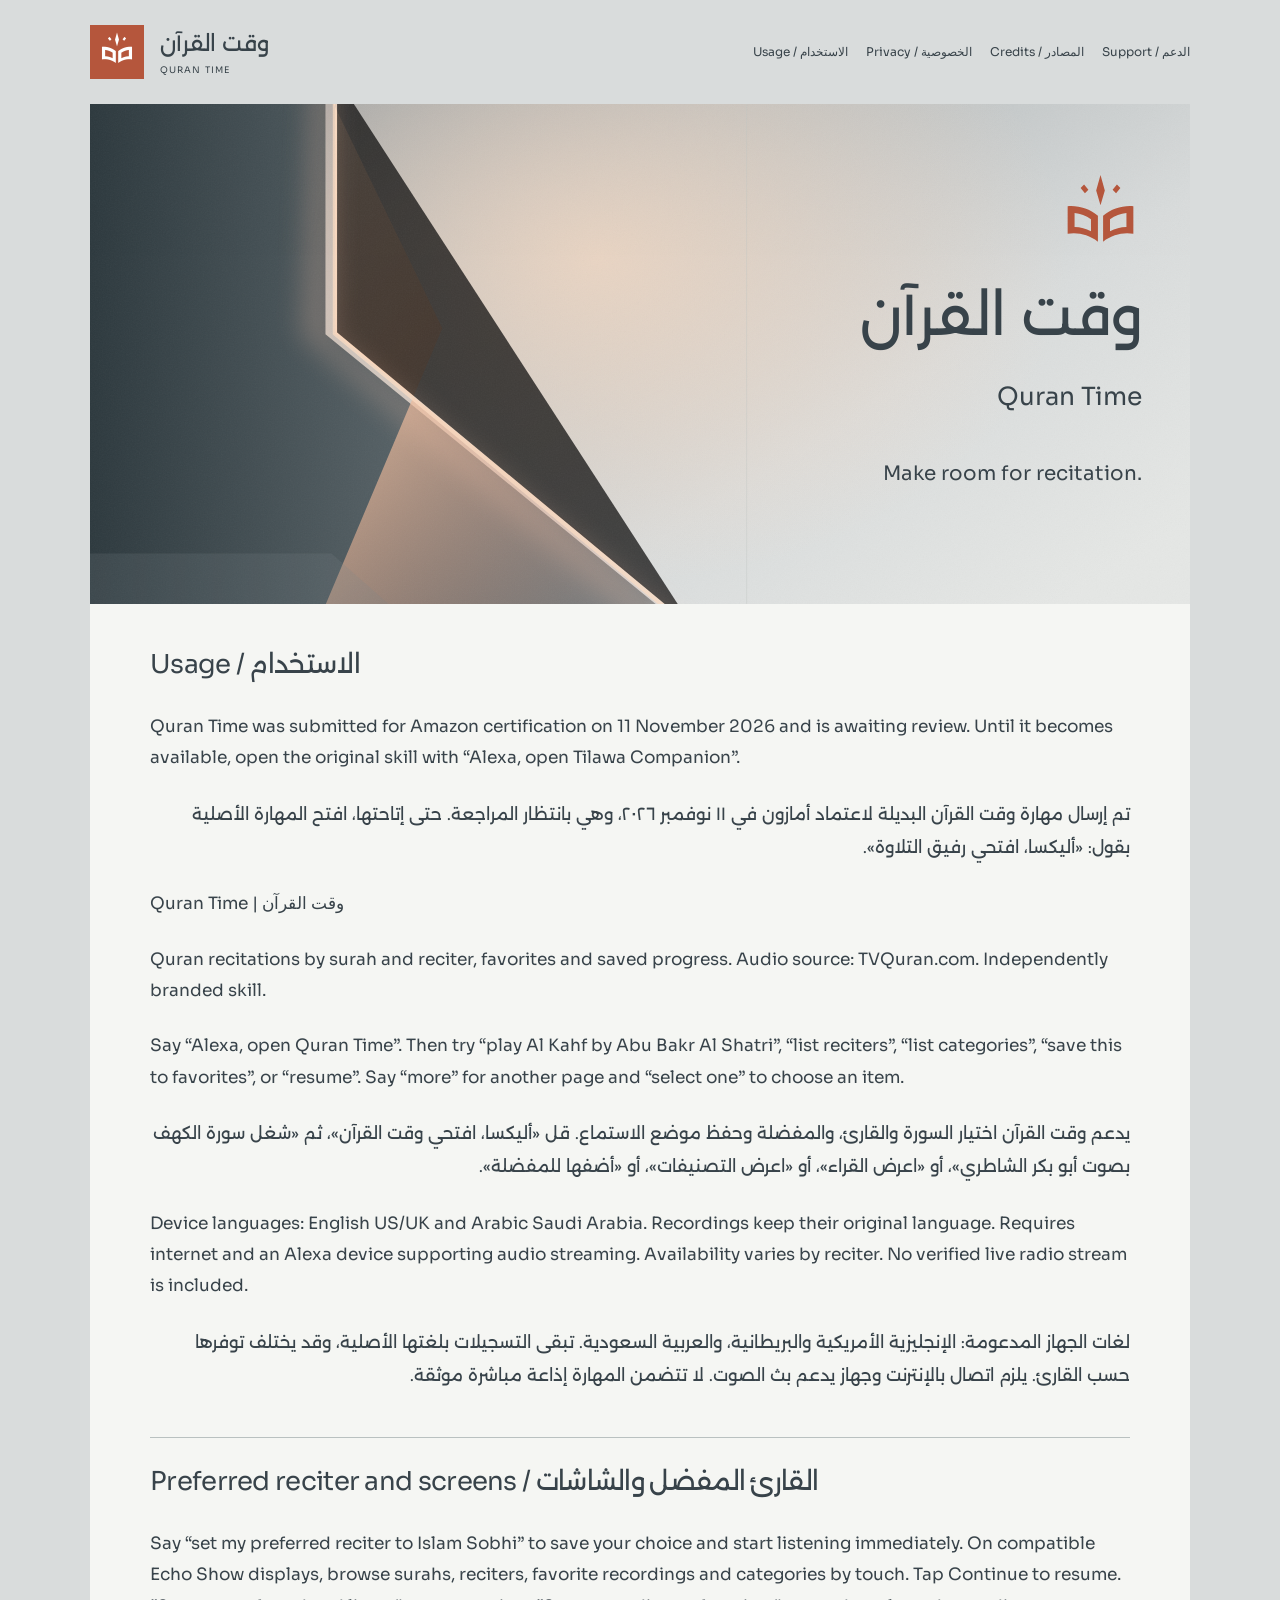
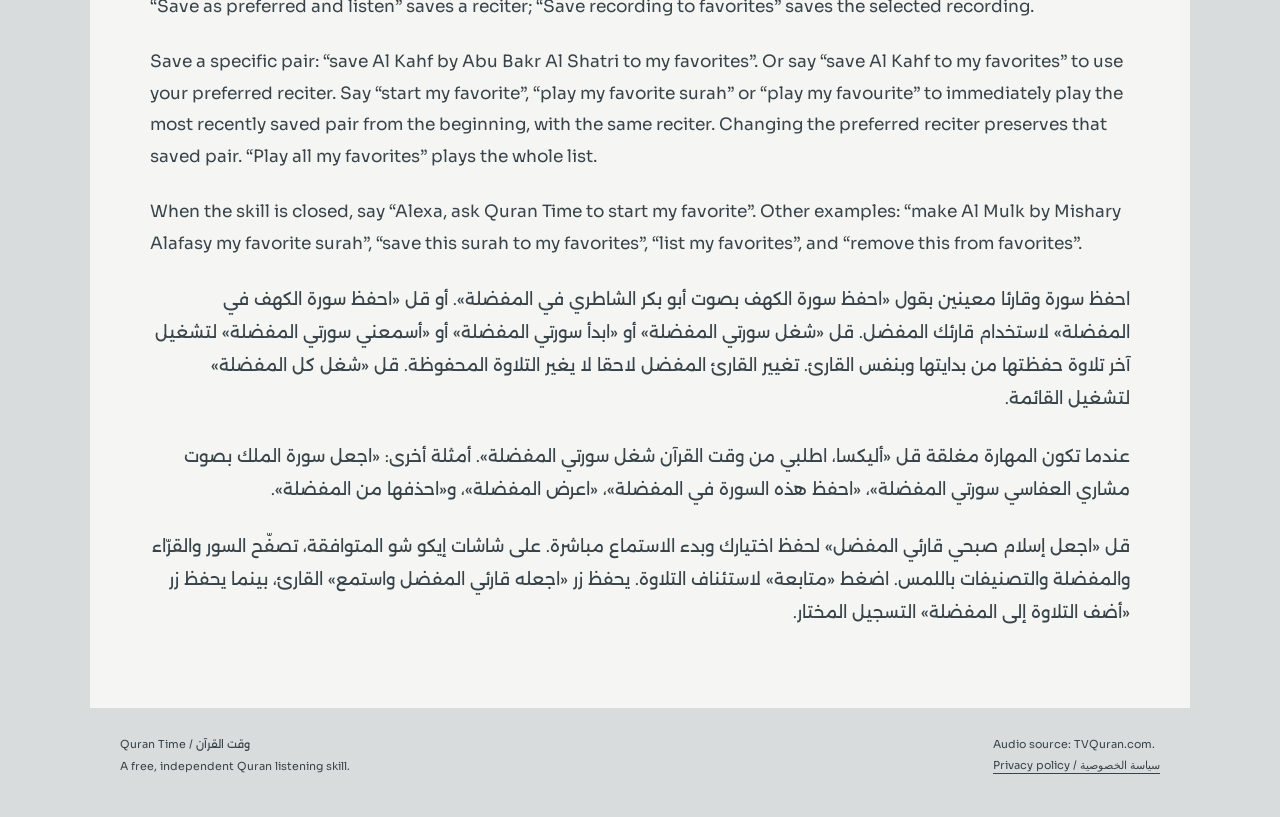
==== commit 27d0b509: "Record Quran Time submission for Amazon certification" ====
--- a/index.html
+++ b/index.html
@@ -1 +1 @@
-<!doctype html><html lang="en"><meta charset="utf-8"><meta name="viewport" content="width=device-width,initial-scale=1"><title>Quran Time — Quran Listening & Usage</title><meta name="description" content="Quran Time Quran listening skill: bilingual usage, privacy and support."><link rel="stylesheet" href="assets/brand.css?v=first-light-20261104"><link rel="icon" href="assets/icon.svg?v=first-light-20261104" type="image/svg+xml"><meta name="theme-color" content="#38434A"><meta property="og:image" content="https://ahmadibrahiim.github.io/tilawa-companion-info/assets/first-light/cover-surahs.jpg"><header class="site-header"><a class="brand" href="./" aria-label="Quran Time home"><img src="assets/icon-108.png?v=first-light-20261104" alt=""><span><strong lang="ar" dir="rtl">وقت القرآن</strong><small>QURAN TIME</small></span></a><nav aria-label="Main navigation"><a href="./">Usage / الاستخدام</a><a href="privacy.html">Privacy / الخصوصية</a><a href="credits.html">Credits / المصادر</a><a href="https://github.com/AhmadIbrahiim/tilawa-companion-info/issues">Support / الدعم</a></nav></header><main><section class="hero" aria-label="First Light identity"><div class="hero-copy"><img src="assets/first-light/mark-terracotta.svg" alt="Open mushaf with rising light"><h1 lang="ar" dir="rtl">وقت القرآن</h1><span class="latin">Quran Time</span><p>Make room for recitation.</p></div></section><h2>Usage / الاستخدام</h2><p>Quran Time is a new replacement skill awaiting Amazon certification. Until it becomes available, open the original skill with “Alexa, open Tilawa Companion”.</p><p lang="ar" dir="rtl">وقت القرآن مهارة بديلة جديدة بانتظار اعتماد أمازون. حتى إتاحتها، افتح المهارة الأصلية بقول: «أليكسا، افتحي رفيق التلاوة».</p><p dir="auto">Quran Time | وقت القرآن</p><p dir="auto">Quran recitations by surah and reciter, favorites and saved progress. Audio source: TVQuran.com. Independently branded skill.</p><p dir="auto">Say “Alexa, open Quran Time”. Then try “play Al Kahf by Abu Bakr Al Shatri”, “list reciters”, “list categories”, “save this to favorites”, or “resume”. Say “more” for another page and “select one” to choose an item.</p><p lang="ar" dir="rtl">يدعم وقت القرآن اختيار السورة والقارئ، والمفضلة وحفظ موضع الاستماع. قل «أليكسا، افتحي وقت القرآن»، ثم «شغل سورة الكهف بصوت أبو بكر الشاطري»، أو «اعرض القراء»، أو «اعرض التصنيفات»، أو «أضفها للمفضلة».</p><p dir="auto">Device languages: English US/UK and Arabic Saudi Arabia. Recordings keep their original language. Requires internet and an Alexa device supporting audio streaming. Availability varies by reciter. No verified live radio stream is included.</p><p lang="ar" dir="rtl">لغات الجهاز المدعومة: الإنجليزية الأمريكية والبريطانية، والعربية السعودية. تبقى التسجيلات بلغتها الأصلية، وقد يختلف توفرها حسب القارئ. يلزم اتصال بالإنترنت وجهاز يدعم بث الصوت. لا تتضمن المهارة إذاعة مباشرة موثقة.</p><h2>Preferred reciter and screens / القارئ المفضل والشاشات</h2><p>Say “set my preferred reciter to Islam Sobhi” to save your choice and start listening immediately. On compatible Echo Show displays, browse surahs, reciters, favorite recordings and categories by touch. Tap Continue to resume. “Save as preferred and listen” saves a reciter; “Save recording to favorites” saves the selected recording.</p><p dir="auto">Save a specific pair: “save Al Kahf by Abu Bakr Al Shatri to my favorites”. Or say “save Al Kahf to my favorites” to use your preferred reciter. Say “start my favorite”, “play my favorite surah” or “play my favourite” to immediately play the most recently saved pair from the beginning, with the same reciter. Changing the preferred reciter preserves that saved pair. “Play all my favorites” plays the whole list.</p><p dir="auto">When the skill is closed, say “Alexa, ask Quran Time to start my favorite”. Other examples: “make Al Mulk by Mishary Alafasy my favorite surah”, “save this surah to my favorites”, “list my favorites”, and “remove this from favorites”.</p><p lang="ar" dir="rtl">احفظ سورة وقارئا معينين بقول «احفظ سورة الكهف بصوت أبو بكر الشاطري في المفضلة». أو قل «احفظ سورة الكهف في المفضلة» لاستخدام قارئك المفضل. قل «شغل سورتي المفضلة» أو «ابدأ سورتي المفضلة» أو «أسمعني سورتي المفضلة» لتشغيل آخر تلاوة حفظتها من بدايتها وبنفس القارئ. تغيير القارئ المفضل لاحقا لا يغير التلاوة المحفوظة. قل «شغل كل المفضلة» لتشغيل القائمة.</p><p lang="ar" dir="rtl">عندما تكون المهارة مغلقة قل «أليكسا، اطلبي من وقت القرآن شغل سورتي المفضلة». أمثلة أخرى: «اجعل سورة الملك بصوت مشاري العفاسي سورتي المفضلة»، «احفظ هذه السورة في المفضلة»، «اعرض المفضلة»، و«احذفها من المفضلة».</p><p lang="ar" dir="rtl">قل «اجعل إسلام صبحي قارئي المفضل» لحفظ اختيارك وبدء الاستماع مباشرة. على شاشات إيكو شو المتوافقة، تصفّح السور والقرّاء والمفضلة والتصنيفات باللمس. اضغط «متابعة» لاستئناف التلاوة. يحفظ زر «اجعله قارئي المفضل واستمع» القارئ، بينما يحفظ زر «أضف التلاوة إلى المفضلة» التسجيل المختار.</p></main><footer class="site-footer"><span>Quran Time / <span lang="ar" dir="rtl">وقت القرآن</span><br>A free, independent Quran listening skill.</span><span>Audio source: TVQuran.com.<br><a href="privacy.html">Privacy policy / سياسة الخصوصية</a></span></footer></html>+<!doctype html><html lang="en"><meta charset="utf-8"><meta name="viewport" content="width=device-width,initial-scale=1"><title>Quran Time — Quran Listening & Usage</title><meta name="description" content="Quran Time Quran listening skill: bilingual usage, privacy and support."><link rel="stylesheet" href="assets/brand.css?v=first-light-20261104"><link rel="icon" href="assets/icon.svg?v=first-light-20261104" type="image/svg+xml"><meta name="theme-color" content="#38434A"><meta property="og:image" content="https://ahmadibrahiim.github.io/tilawa-companion-info/assets/first-light/cover-surahs.jpg"><header class="site-header"><a class="brand" href="./" aria-label="Quran Time home"><img src="assets/icon-108.png?v=first-light-20261104" alt=""><span><strong lang="ar" dir="rtl">وقت القرآن</strong><small>QURAN TIME</small></span></a><nav aria-label="Main navigation"><a href="./">Usage / الاستخدام</a><a href="privacy.html">Privacy / الخصوصية</a><a href="credits.html">Credits / المصادر</a><a href="https://github.com/AhmadIbrahiim/tilawa-companion-info/issues">Support / الدعم</a></nav></header><main><section class="hero" aria-label="First Light identity"><div class="hero-copy"><img src="assets/first-light/mark-terracotta.svg" alt="Open mushaf with rising light"><h1 lang="ar" dir="rtl">وقت القرآن</h1><span class="latin">Quran Time</span><p>Make room for recitation.</p></div></section><h2>Usage / الاستخدام</h2><p>Quran Time was submitted for Amazon certification on 11 November 2026 and is awaiting review. Until it becomes available, open the original skill with “Alexa, open Tilawa Companion”.</p><p lang="ar" dir="rtl">تم إرسال مهارة وقت القرآن البديلة لاعتماد أمازون في ١١ نوفمبر ٢٠٢٦، وهي بانتظار المراجعة. حتى إتاحتها، افتح المهارة الأصلية بقول: «أليكسا، افتحي رفيق التلاوة».</p><p dir="auto">Quran Time | وقت القرآن</p><p dir="auto">Quran recitations by surah and reciter, favorites and saved progress. Audio source: TVQuran.com. Independently branded skill.</p><p dir="auto">Say “Alexa, open Quran Time”. Then try “play Al Kahf by Abu Bakr Al Shatri”, “list reciters”, “list categories”, “save this to favorites”, or “resume”. Say “more” for another page and “select one” to choose an item.</p><p lang="ar" dir="rtl">يدعم وقت القرآن اختيار السورة والقارئ، والمفضلة وحفظ موضع الاستماع. قل «أليكسا، افتحي وقت القرآن»، ثم «شغل سورة الكهف بصوت أبو بكر الشاطري»، أو «اعرض القراء»، أو «اعرض التصنيفات»، أو «أضفها للمفضلة».</p><p dir="auto">Device languages: English US/UK and Arabic Saudi Arabia. Recordings keep their original language. Requires internet and an Alexa device supporting audio streaming. Availability varies by reciter. No verified live radio stream is included.</p><p lang="ar" dir="rtl">لغات الجهاز المدعومة: الإنجليزية الأمريكية والبريطانية، والعربية السعودية. تبقى التسجيلات بلغتها الأصلية، وقد يختلف توفرها حسب القارئ. يلزم اتصال بالإنترنت وجهاز يدعم بث الصوت. لا تتضمن المهارة إذاعة مباشرة موثقة.</p><h2>Preferred reciter and screens / القارئ المفضل والشاشات</h2><p>Say “set my preferred reciter to Islam Sobhi” to save your choice and start listening immediately. On compatible Echo Show displays, browse surahs, reciters, favorite recordings and categories by touch. Tap Continue to resume. “Save as preferred and listen” saves a reciter; “Save recording to favorites” saves the selected recording.</p><p dir="auto">Save a specific pair: “save Al Kahf by Abu Bakr Al Shatri to my favorites”. Or say “save Al Kahf to my favorites” to use your preferred reciter. Say “start my favorite”, “play my favorite surah” or “play my favourite” to immediately play the most recently saved pair from the beginning, with the same reciter. Changing the preferred reciter preserves that saved pair. “Play all my favorites” plays the whole list.</p><p dir="auto">When the skill is closed, say “Alexa, ask Quran Time to start my favorite”. Other examples: “make Al Mulk by Mishary Alafasy my favorite surah”, “save this surah to my favorites”, “list my favorites”, and “remove this from favorites”.</p><p lang="ar" dir="rtl">احفظ سورة وقارئا معينين بقول «احفظ سورة الكهف بصوت أبو بكر الشاطري في المفضلة». أو قل «احفظ سورة الكهف في المفضلة» لاستخدام قارئك المفضل. قل «شغل سورتي المفضلة» أو «ابدأ سورتي المفضلة» أو «أسمعني سورتي المفضلة» لتشغيل آخر تلاوة حفظتها من بدايتها وبنفس القارئ. تغيير القارئ المفضل لاحقا لا يغير التلاوة المحفوظة. قل «شغل كل المفضلة» لتشغيل القائمة.</p><p lang="ar" dir="rtl">عندما تكون المهارة مغلقة قل «أليكسا، اطلبي من وقت القرآن شغل سورتي المفضلة». أمثلة أخرى: «اجعل سورة الملك بصوت مشاري العفاسي سورتي المفضلة»، «احفظ هذه السورة في المفضلة»، «اعرض المفضلة»، و«احذفها من المفضلة».</p><p lang="ar" dir="rtl">قل «اجعل إسلام صبحي قارئي المفضل» لحفظ اختيارك وبدء الاستماع مباشرة. على شاشات إيكو شو المتوافقة، تصفّح السور والقرّاء والمفضلة والتصنيفات باللمس. اضغط «متابعة» لاستئناف التلاوة. يحفظ زر «اجعله قارئي المفضل واستمع» القارئ، بينما يحفظ زر «أضف التلاوة إلى المفضلة» التسجيل المختار.</p></main><footer class="site-footer"><span>Quran Time / <span lang="ar" dir="rtl">وقت القرآن</span><br>A free, independent Quran listening skill.</span><span>Audio source: TVQuran.com.<br><a href="privacy.html">Privacy policy / سياسة الخصوصية</a></span></footer></html>
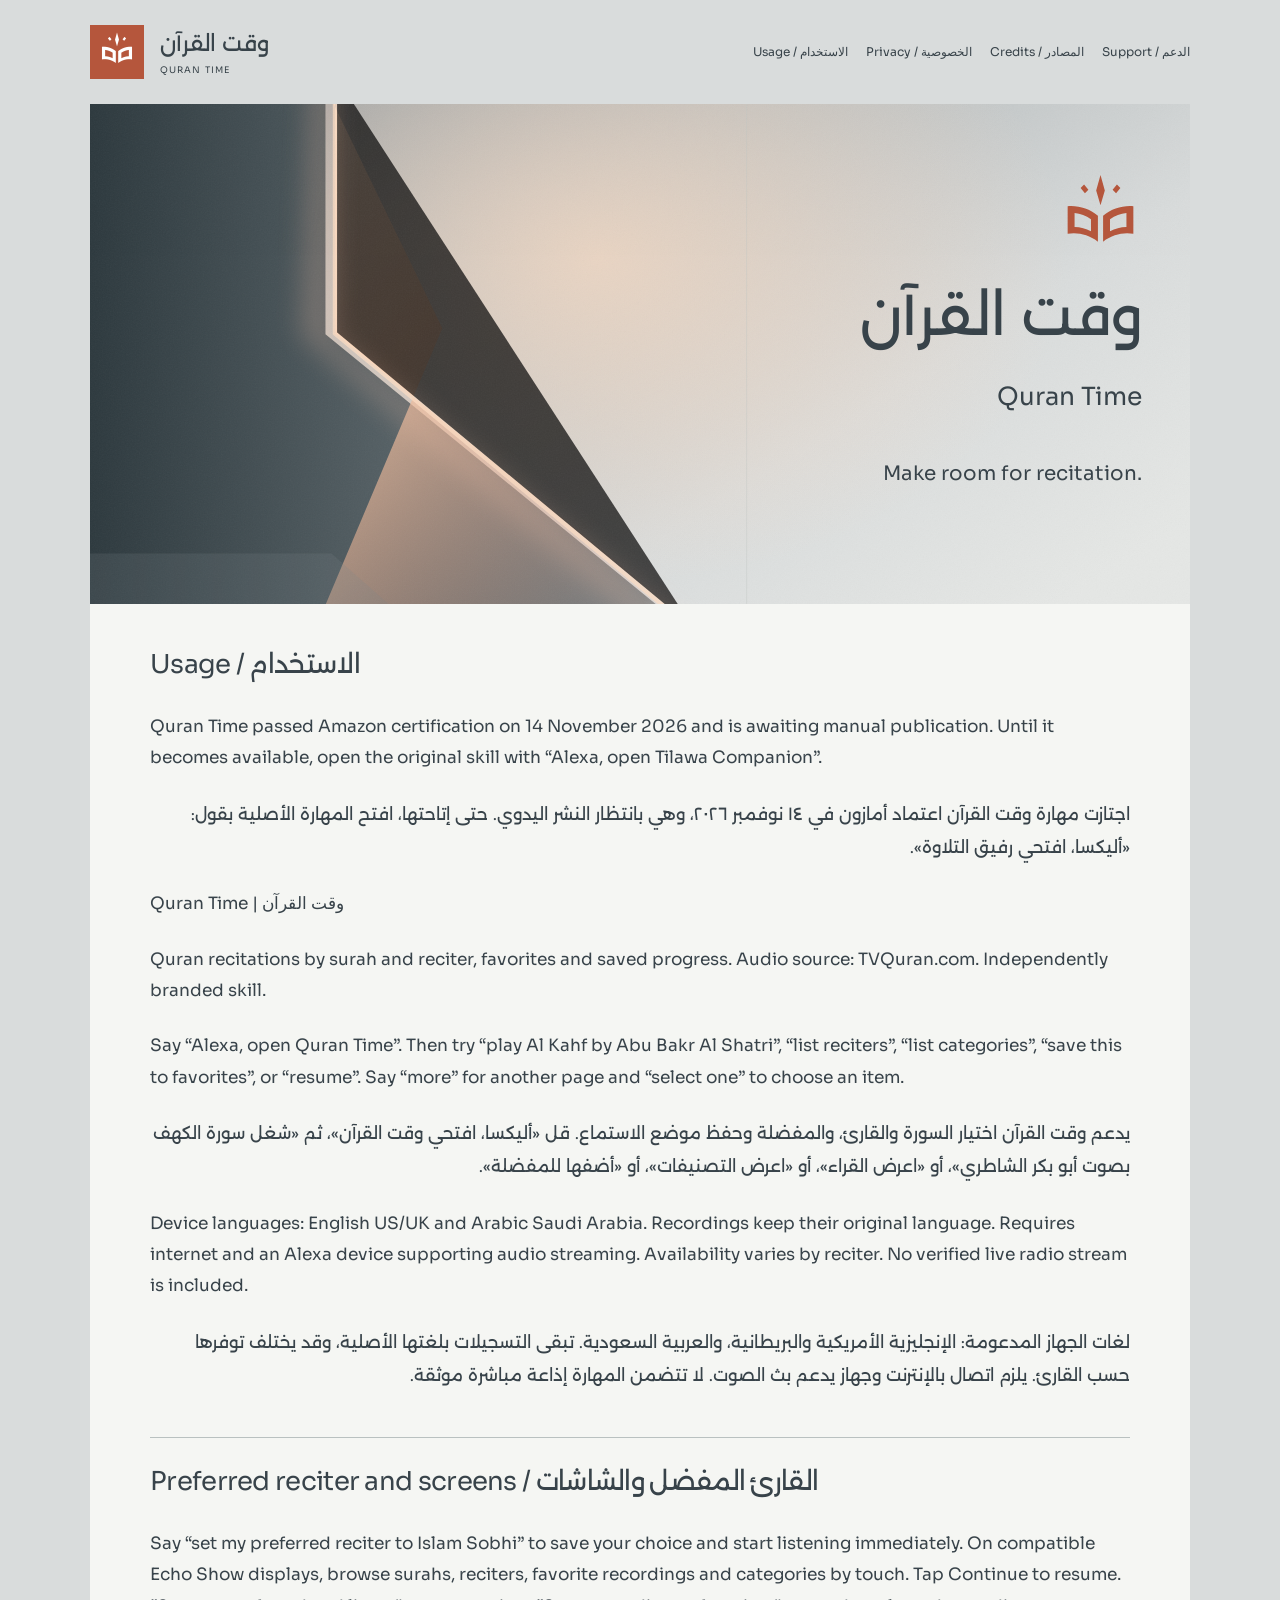
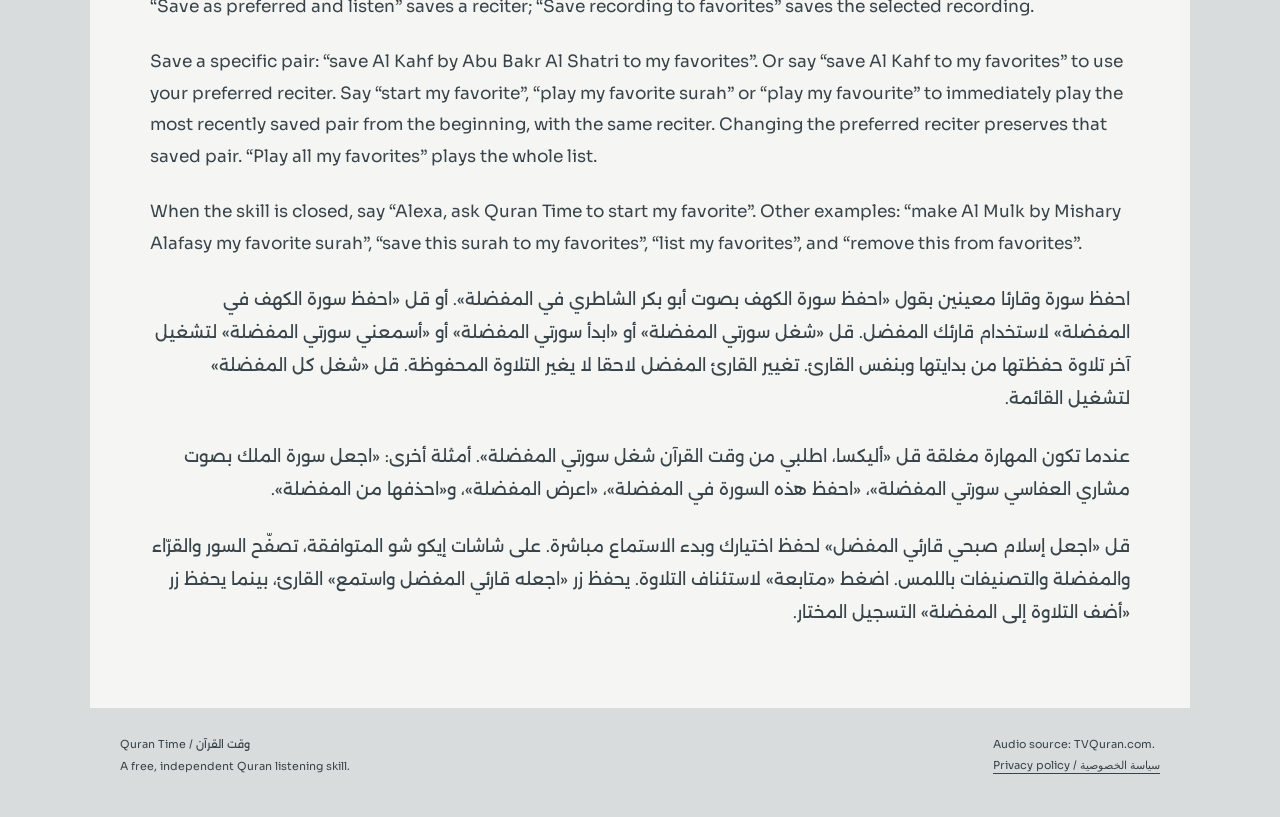
==== commit 8646993f: "Report Quran Time certification approval and source repository" ====
--- a/index.html
+++ b/index.html
@@ -1 +1 @@
-<!doctype html><html lang="en"><meta charset="utf-8"><meta name="viewport" content="width=device-width,initial-scale=1"><title>Quran Time — Quran Listening & Usage</title><meta name="description" content="Quran Time Quran listening skill: bilingual usage, privacy and support."><link rel="stylesheet" href="assets/brand.css?v=first-light-20261104"><link rel="icon" href="assets/icon.svg?v=first-light-20261104" type="image/svg+xml"><meta name="theme-color" content="#38434A"><meta property="og:image" content="https://ahmadibrahiim.github.io/tilawa-companion-info/assets/first-light/cover-surahs.jpg"><header class="site-header"><a class="brand" href="./" aria-label="Quran Time home"><img src="assets/icon-108.png?v=first-light-20261104" alt=""><span><strong lang="ar" dir="rtl">وقت القرآن</strong><small>QURAN TIME</small></span></a><nav aria-label="Main navigation"><a href="./">Usage / الاستخدام</a><a href="privacy.html">Privacy / الخصوصية</a><a href="credits.html">Credits / المصادر</a><a href="https://github.com/AhmadIbrahiim/tilawa-companion-info/issues">Support / الدعم</a></nav></header><main><section class="hero" aria-label="First Light identity"><div class="hero-copy"><img src="assets/first-light/mark-terracotta.svg" alt="Open mushaf with rising light"><h1 lang="ar" dir="rtl">وقت القرآن</h1><span class="latin">Quran Time</span><p>Make room for recitation.</p></div></section><h2>Usage / الاستخدام</h2><p>Quran Time was submitted for Amazon certification on 11 November 2026 and is awaiting review. Until it becomes available, open the original skill with “Alexa, open Tilawa Companion”.</p><p lang="ar" dir="rtl">تم إرسال مهارة وقت القرآن البديلة لاعتماد أمازون في ١١ نوفمبر ٢٠٢٦، وهي بانتظار المراجعة. حتى إتاحتها، افتح المهارة الأصلية بقول: «أليكسا، افتحي رفيق التلاوة».</p><p dir="auto">Quran Time | وقت القرآن</p><p dir="auto">Quran recitations by surah and reciter, favorites and saved progress. Audio source: TVQuran.com. Independently branded skill.</p><p dir="auto">Say “Alexa, open Quran Time”. Then try “play Al Kahf by Abu Bakr Al Shatri”, “list reciters”, “list categories”, “save this to favorites”, or “resume”. Say “more” for another page and “select one” to choose an item.</p><p lang="ar" dir="rtl">يدعم وقت القرآن اختيار السورة والقارئ، والمفضلة وحفظ موضع الاستماع. قل «أليكسا، افتحي وقت القرآن»، ثم «شغل سورة الكهف بصوت أبو بكر الشاطري»، أو «اعرض القراء»، أو «اعرض التصنيفات»، أو «أضفها للمفضلة».</p><p dir="auto">Device languages: English US/UK and Arabic Saudi Arabia. Recordings keep their original language. Requires internet and an Alexa device supporting audio streaming. Availability varies by reciter. No verified live radio stream is included.</p><p lang="ar" dir="rtl">لغات الجهاز المدعومة: الإنجليزية الأمريكية والبريطانية، والعربية السعودية. تبقى التسجيلات بلغتها الأصلية، وقد يختلف توفرها حسب القارئ. يلزم اتصال بالإنترنت وجهاز يدعم بث الصوت. لا تتضمن المهارة إذاعة مباشرة موثقة.</p><h2>Preferred reciter and screens / القارئ المفضل والشاشات</h2><p>Say “set my preferred reciter to Islam Sobhi” to save your choice and start listening immediately. On compatible Echo Show displays, browse surahs, reciters, favorite recordings and categories by touch. Tap Continue to resume. “Save as preferred and listen” saves a reciter; “Save recording to favorites” saves the selected recording.</p><p dir="auto">Save a specific pair: “save Al Kahf by Abu Bakr Al Shatri to my favorites”. Or say “save Al Kahf to my favorites” to use your preferred reciter. Say “start my favorite”, “play my favorite surah” or “play my favourite” to immediately play the most recently saved pair from the beginning, with the same reciter. Changing the preferred reciter preserves that saved pair. “Play all my favorites” plays the whole list.</p><p dir="auto">When the skill is closed, say “Alexa, ask Quran Time to start my favorite”. Other examples: “make Al Mulk by Mishary Alafasy my favorite surah”, “save this surah to my favorites”, “list my favorites”, and “remove this from favorites”.</p><p lang="ar" dir="rtl">احفظ سورة وقارئا معينين بقول «احفظ سورة الكهف بصوت أبو بكر الشاطري في المفضلة». أو قل «احفظ سورة الكهف في المفضلة» لاستخدام قارئك المفضل. قل «شغل سورتي المفضلة» أو «ابدأ سورتي المفضلة» أو «أسمعني سورتي المفضلة» لتشغيل آخر تلاوة حفظتها من بدايتها وبنفس القارئ. تغيير القارئ المفضل لاحقا لا يغير التلاوة المحفوظة. قل «شغل كل المفضلة» لتشغيل القائمة.</p><p lang="ar" dir="rtl">عندما تكون المهارة مغلقة قل «أليكسا، اطلبي من وقت القرآن شغل سورتي المفضلة». أمثلة أخرى: «اجعل سورة الملك بصوت مشاري العفاسي سورتي المفضلة»، «احفظ هذه السورة في المفضلة»، «اعرض المفضلة»، و«احذفها من المفضلة».</p><p lang="ar" dir="rtl">قل «اجعل إسلام صبحي قارئي المفضل» لحفظ اختيارك وبدء الاستماع مباشرة. على شاشات إيكو شو المتوافقة، تصفّح السور والقرّاء والمفضلة والتصنيفات باللمس. اضغط «متابعة» لاستئناف التلاوة. يحفظ زر «اجعله قارئي المفضل واستمع» القارئ، بينما يحفظ زر «أضف التلاوة إلى المفضلة» التسجيل المختار.</p></main><footer class="site-footer"><span>Quran Time / <span lang="ar" dir="rtl">وقت القرآن</span><br>A free, independent Quran listening skill.</span><span>Audio source: TVQuran.com.<br><a href="privacy.html">Privacy policy / سياسة الخصوصية</a></span></footer></html>+<!doctype html><html lang="en"><meta charset="utf-8"><meta name="viewport" content="width=device-width,initial-scale=1"><title>Quran Time — Quran Listening & Usage</title><meta name="description" content="Quran Time Quran listening skill: bilingual usage, privacy and support."><link rel="stylesheet" href="assets/brand.css?v=first-light-20261104"><link rel="icon" href="assets/icon.svg?v=first-light-20261104" type="image/svg+xml"><meta name="theme-color" content="#38434A"><meta property="og:image" content="https://ahmadibrahiim.github.io/tilawa-companion-info/assets/first-light/cover-surahs.jpg"><header class="site-header"><a class="brand" href="./" aria-label="Quran Time home"><img src="assets/icon-108.png?v=first-light-20261104" alt=""><span><strong lang="ar" dir="rtl">وقت القرآن</strong><small>QURAN TIME</small></span></a><nav aria-label="Main navigation"><a href="./">Usage / الاستخدام</a><a href="privacy.html">Privacy / الخصوصية</a><a href="credits.html">Credits / المصادر</a><a href="https://github.com/AhmadIbrahiim/tilawa-companion-info/issues">Support / الدعم</a></nav></header><main><section class="hero" aria-label="First Light identity"><div class="hero-copy"><img src="assets/first-light/mark-terracotta.svg" alt="Open mushaf with rising light"><h1 lang="ar" dir="rtl">وقت القرآن</h1><span class="latin">Quran Time</span><p>Make room for recitation.</p></div></section><h2>Usage / الاستخدام</h2><p>Quran Time passed Amazon certification on 14 November 2026 and is awaiting manual publication. Until it becomes available, open the original skill with “Alexa, open Tilawa Companion”.</p><p lang="ar" dir="rtl">اجتازت مهارة وقت القرآن اعتماد أمازون في ١٤ نوفمبر ٢٠٢٦، وهي بانتظار النشر اليدوي. حتى إتاحتها، افتح المهارة الأصلية بقول: «أليكسا، افتحي رفيق التلاوة».</p><p dir="auto">Quran Time | وقت القرآن</p><p dir="auto">Quran recitations by surah and reciter, favorites and saved progress. Audio source: TVQuran.com. Independently branded skill.</p><p dir="auto">Say “Alexa, open Quran Time”. Then try “play Al Kahf by Abu Bakr Al Shatri”, “list reciters”, “list categories”, “save this to favorites”, or “resume”. Say “more” for another page and “select one” to choose an item.</p><p lang="ar" dir="rtl">يدعم وقت القرآن اختيار السورة والقارئ، والمفضلة وحفظ موضع الاستماع. قل «أليكسا، افتحي وقت القرآن»، ثم «شغل سورة الكهف بصوت أبو بكر الشاطري»، أو «اعرض القراء»، أو «اعرض التصنيفات»، أو «أضفها للمفضلة».</p><p dir="auto">Device languages: English US/UK and Arabic Saudi Arabia. Recordings keep their original language. Requires internet and an Alexa device supporting audio streaming. Availability varies by reciter. No verified live radio stream is included.</p><p lang="ar" dir="rtl">لغات الجهاز المدعومة: الإنجليزية الأمريكية والبريطانية، والعربية السعودية. تبقى التسجيلات بلغتها الأصلية، وقد يختلف توفرها حسب القارئ. يلزم اتصال بالإنترنت وجهاز يدعم بث الصوت. لا تتضمن المهارة إذاعة مباشرة موثقة.</p><h2>Preferred reciter and screens / القارئ المفضل والشاشات</h2><p>Say “set my preferred reciter to Islam Sobhi” to save your choice and start listening immediately. On compatible Echo Show displays, browse surahs, reciters, favorite recordings and categories by touch. Tap Continue to resume. “Save as preferred and listen” saves a reciter; “Save recording to favorites” saves the selected recording.</p><p dir="auto">Save a specific pair: “save Al Kahf by Abu Bakr Al Shatri to my favorites”. Or say “save Al Kahf to my favorites” to use your preferred reciter. Say “start my favorite”, “play my favorite surah” or “play my favourite” to immediately play the most recently saved pair from the beginning, with the same reciter. Changing the preferred reciter preserves that saved pair. “Play all my favorites” plays the whole list.</p><p dir="auto">When the skill is closed, say “Alexa, ask Quran Time to start my favorite”. Other examples: “make Al Mulk by Mishary Alafasy my favorite surah”, “save this surah to my favorites”, “list my favorites”, and “remove this from favorites”.</p><p lang="ar" dir="rtl">احفظ سورة وقارئا معينين بقول «احفظ سورة الكهف بصوت أبو بكر الشاطري في المفضلة». أو قل «احفظ سورة الكهف في المفضلة» لاستخدام قارئك المفضل. قل «شغل سورتي المفضلة» أو «ابدأ سورتي المفضلة» أو «أسمعني سورتي المفضلة» لتشغيل آخر تلاوة حفظتها من بدايتها وبنفس القارئ. تغيير القارئ المفضل لاحقا لا يغير التلاوة المحفوظة. قل «شغل كل المفضلة» لتشغيل القائمة.</p><p lang="ar" dir="rtl">عندما تكون المهارة مغلقة قل «أليكسا، اطلبي من وقت القرآن شغل سورتي المفضلة». أمثلة أخرى: «اجعل سورة الملك بصوت مشاري العفاسي سورتي المفضلة»، «احفظ هذه السورة في المفضلة»، «اعرض المفضلة»، و«احذفها من المفضلة».</p><p lang="ar" dir="rtl">قل «اجعل إسلام صبحي قارئي المفضل» لحفظ اختيارك وبدء الاستماع مباشرة. على شاشات إيكو شو المتوافقة، تصفّح السور والقرّاء والمفضلة والتصنيفات باللمس. اضغط «متابعة» لاستئناف التلاوة. يحفظ زر «اجعله قارئي المفضل واستمع» القارئ، بينما يحفظ زر «أضف التلاوة إلى المفضلة» التسجيل المختار.</p></main><footer class="site-footer"><span>Quran Time / <span lang="ar" dir="rtl">وقت القرآن</span><br>A free, independent Quran listening skill.</span><span>Audio source: TVQuran.com.<br><a href="privacy.html">Privacy policy / سياسة الخصوصية</a></span></footer></html>
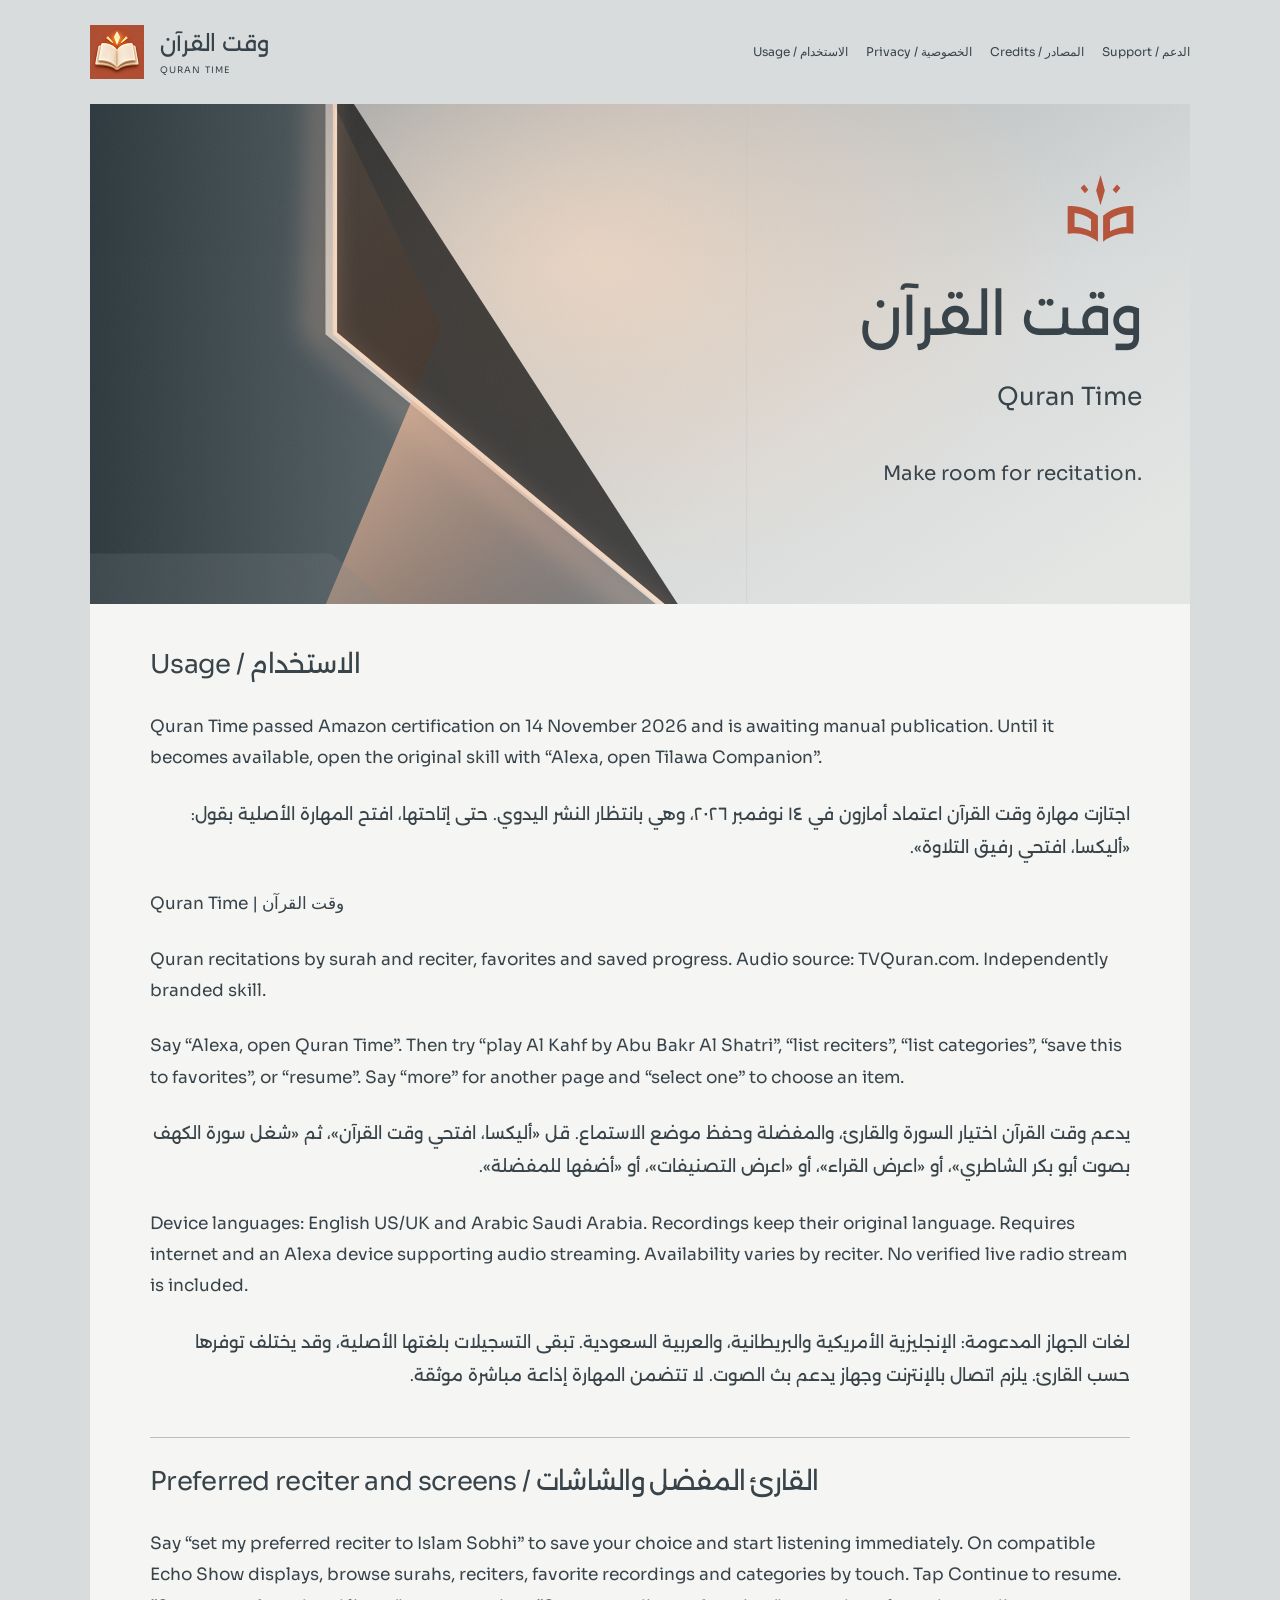
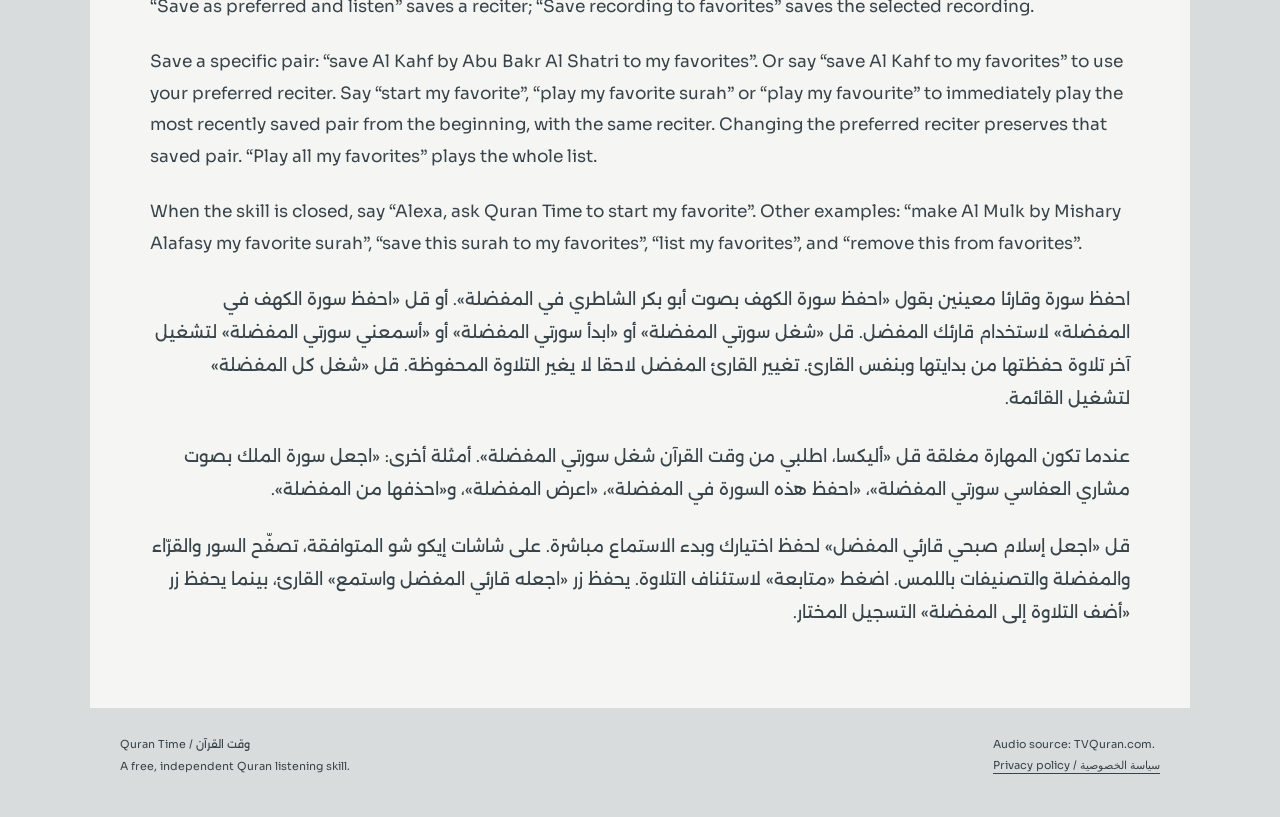
==== commit 659e9ed0: "Update public Quran icons to selected 3D First Light artwork" ====
--- a/index.html
+++ b/index.html
@@ -1 +1 @@
-<!doctype html><html lang="en"><meta charset="utf-8"><meta name="viewport" content="width=device-width,initial-scale=1"><title>Quran Time — Quran Listening & Usage</title><meta name="description" content="Quran Time Quran listening skill: bilingual usage, privacy and support."><link rel="stylesheet" href="assets/brand.css?v=first-light-20261104"><link rel="icon" href="assets/icon.svg?v=first-light-20261104" type="image/svg+xml"><meta name="theme-color" content="#38434A"><meta property="og:image" content="https://ahmadibrahiim.github.io/tilawa-companion-info/assets/first-light/cover-surahs.jpg"><header class="site-header"><a class="brand" href="./" aria-label="Quran Time home"><img src="assets/icon-108.png?v=first-light-20261104" alt=""><span><strong lang="ar" dir="rtl">وقت القرآن</strong><small>QURAN TIME</small></span></a><nav aria-label="Main navigation"><a href="./">Usage / الاستخدام</a><a href="privacy.html">Privacy / الخصوصية</a><a href="credits.html">Credits / المصادر</a><a href="https://github.com/AhmadIbrahiim/tilawa-companion-info/issues">Support / الدعم</a></nav></header><main><section class="hero" aria-label="First Light identity"><div class="hero-copy"><img src="assets/first-light/mark-terracotta.svg" alt="Open mushaf with rising light"><h1 lang="ar" dir="rtl">وقت القرآن</h1><span class="latin">Quran Time</span><p>Make room for recitation.</p></div></section><h2>Usage / الاستخدام</h2><p>Quran Time passed Amazon certification on 14 November 2026 and is awaiting manual publication. Until it becomes available, open the original skill with “Alexa, open Tilawa Companion”.</p><p lang="ar" dir="rtl">اجتازت مهارة وقت القرآن اعتماد أمازون في ١٤ نوفمبر ٢٠٢٦، وهي بانتظار النشر اليدوي. حتى إتاحتها، افتح المهارة الأصلية بقول: «أليكسا، افتحي رفيق التلاوة».</p><p dir="auto">Quran Time | وقت القرآن</p><p dir="auto">Quran recitations by surah and reciter, favorites and saved progress. Audio source: TVQuran.com. Independently branded skill.</p><p dir="auto">Say “Alexa, open Quran Time”. Then try “play Al Kahf by Abu Bakr Al Shatri”, “list reciters”, “list categories”, “save this to favorites”, or “resume”. Say “more” for another page and “select one” to choose an item.</p><p lang="ar" dir="rtl">يدعم وقت القرآن اختيار السورة والقارئ، والمفضلة وحفظ موضع الاستماع. قل «أليكسا، افتحي وقت القرآن»، ثم «شغل سورة الكهف بصوت أبو بكر الشاطري»، أو «اعرض القراء»، أو «اعرض التصنيفات»، أو «أضفها للمفضلة».</p><p dir="auto">Device languages: English US/UK and Arabic Saudi Arabia. Recordings keep their original language. Requires internet and an Alexa device supporting audio streaming. Availability varies by reciter. No verified live radio stream is included.</p><p lang="ar" dir="rtl">لغات الجهاز المدعومة: الإنجليزية الأمريكية والبريطانية، والعربية السعودية. تبقى التسجيلات بلغتها الأصلية، وقد يختلف توفرها حسب القارئ. يلزم اتصال بالإنترنت وجهاز يدعم بث الصوت. لا تتضمن المهارة إذاعة مباشرة موثقة.</p><h2>Preferred reciter and screens / القارئ المفضل والشاشات</h2><p>Say “set my preferred reciter to Islam Sobhi” to save your choice and start listening immediately. On compatible Echo Show displays, browse surahs, reciters, favorite recordings and categories by touch. Tap Continue to resume. “Save as preferred and listen” saves a reciter; “Save recording to favorites” saves the selected recording.</p><p dir="auto">Save a specific pair: “save Al Kahf by Abu Bakr Al Shatri to my favorites”. Or say “save Al Kahf to my favorites” to use your preferred reciter. Say “start my favorite”, “play my favorite surah” or “play my favourite” to immediately play the most recently saved pair from the beginning, with the same reciter. Changing the preferred reciter preserves that saved pair. “Play all my favorites” plays the whole list.</p><p dir="auto">When the skill is closed, say “Alexa, ask Quran Time to start my favorite”. Other examples: “make Al Mulk by Mishary Alafasy my favorite surah”, “save this surah to my favorites”, “list my favorites”, and “remove this from favorites”.</p><p lang="ar" dir="rtl">احفظ سورة وقارئا معينين بقول «احفظ سورة الكهف بصوت أبو بكر الشاطري في المفضلة». أو قل «احفظ سورة الكهف في المفضلة» لاستخدام قارئك المفضل. قل «شغل سورتي المفضلة» أو «ابدأ سورتي المفضلة» أو «أسمعني سورتي المفضلة» لتشغيل آخر تلاوة حفظتها من بدايتها وبنفس القارئ. تغيير القارئ المفضل لاحقا لا يغير التلاوة المحفوظة. قل «شغل كل المفضلة» لتشغيل القائمة.</p><p lang="ar" dir="rtl">عندما تكون المهارة مغلقة قل «أليكسا، اطلبي من وقت القرآن شغل سورتي المفضلة». أمثلة أخرى: «اجعل سورة الملك بصوت مشاري العفاسي سورتي المفضلة»، «احفظ هذه السورة في المفضلة»، «اعرض المفضلة»، و«احذفها من المفضلة».</p><p lang="ar" dir="rtl">قل «اجعل إسلام صبحي قارئي المفضل» لحفظ اختيارك وبدء الاستماع مباشرة. على شاشات إيكو شو المتوافقة، تصفّح السور والقرّاء والمفضلة والتصنيفات باللمس. اضغط «متابعة» لاستئناف التلاوة. يحفظ زر «اجعله قارئي المفضل واستمع» القارئ، بينما يحفظ زر «أضف التلاوة إلى المفضلة» التسجيل المختار.</p></main><footer class="site-footer"><span>Quran Time / <span lang="ar" dir="rtl">وقت القرآن</span><br>A free, independent Quran listening skill.</span><span>Audio source: TVQuran.com.<br><a href="privacy.html">Privacy policy / سياسة الخصوصية</a></span></footer></html>+<!doctype html><html lang="en"><meta charset="utf-8"><meta name="viewport" content="width=device-width,initial-scale=1"><title>Quran Time — Quran Listening & Usage</title><meta name="description" content="Quran Time Quran listening skill: bilingual usage, privacy and support."><link rel="stylesheet" href="assets/brand.css?v=first-light-20261104"><link rel="icon" href="assets/icon-108.png?v=first-light-3d-20261117" type="image/png"><meta name="theme-color" content="#38434A"><meta property="og:image" content="https://ahmadibrahiim.github.io/tilawa-companion-info/assets/first-light/cover-surahs.jpg"><header class="site-header"><a class="brand" href="./" aria-label="Quran Time home"><img src="assets/icon-108.png?v=first-light-3d-20261117" alt=""><span><strong lang="ar" dir="rtl">وقت القرآن</strong><small>QURAN TIME</small></span></a><nav aria-label="Main navigation"><a href="./">Usage / الاستخدام</a><a href="privacy.html">Privacy / الخصوصية</a><a href="credits.html">Credits / المصادر</a><a href="https://github.com/AhmadIbrahiim/tilawa-companion-info/issues">Support / الدعم</a></nav></header><main><section class="hero" aria-label="First Light identity"><div class="hero-copy"><img src="assets/first-light/mark-terracotta.svg" alt="Open mushaf with rising light"><h1 lang="ar" dir="rtl">وقت القرآن</h1><span class="latin">Quran Time</span><p>Make room for recitation.</p></div></section><h2>Usage / الاستخدام</h2><p>Quran Time passed Amazon certification on 14 November 2026 and is awaiting manual publication. Until it becomes available, open the original skill with “Alexa, open Tilawa Companion”.</p><p lang="ar" dir="rtl">اجتازت مهارة وقت القرآن اعتماد أمازون في ١٤ نوفمبر ٢٠٢٦، وهي بانتظار النشر اليدوي. حتى إتاحتها، افتح المهارة الأصلية بقول: «أليكسا، افتحي رفيق التلاوة».</p><p dir="auto">Quran Time | وقت القرآن</p><p dir="auto">Quran recitations by surah and reciter, favorites and saved progress. Audio source: TVQuran.com. Independently branded skill.</p><p dir="auto">Say “Alexa, open Quran Time”. Then try “play Al Kahf by Abu Bakr Al Shatri”, “list reciters”, “list categories”, “save this to favorites”, or “resume”. Say “more” for another page and “select one” to choose an item.</p><p lang="ar" dir="rtl">يدعم وقت القرآن اختيار السورة والقارئ، والمفضلة وحفظ موضع الاستماع. قل «أليكسا، افتحي وقت القرآن»، ثم «شغل سورة الكهف بصوت أبو بكر الشاطري»، أو «اعرض القراء»، أو «اعرض التصنيفات»، أو «أضفها للمفضلة».</p><p dir="auto">Device languages: English US/UK and Arabic Saudi Arabia. Recordings keep their original language. Requires internet and an Alexa device supporting audio streaming. Availability varies by reciter. No verified live radio stream is included.</p><p lang="ar" dir="rtl">لغات الجهاز المدعومة: الإنجليزية الأمريكية والبريطانية، والعربية السعودية. تبقى التسجيلات بلغتها الأصلية، وقد يختلف توفرها حسب القارئ. يلزم اتصال بالإنترنت وجهاز يدعم بث الصوت. لا تتضمن المهارة إذاعة مباشرة موثقة.</p><h2>Preferred reciter and screens / القارئ المفضل والشاشات</h2><p>Say “set my preferred reciter to Islam Sobhi” to save your choice and start listening immediately. On compatible Echo Show displays, browse surahs, reciters, favorite recordings and categories by touch. Tap Continue to resume. “Save as preferred and listen” saves a reciter; “Save recording to favorites” saves the selected recording.</p><p dir="auto">Save a specific pair: “save Al Kahf by Abu Bakr Al Shatri to my favorites”. Or say “save Al Kahf to my favorites” to use your preferred reciter. Say “start my favorite”, “play my favorite surah” or “play my favourite” to immediately play the most recently saved pair from the beginning, with the same reciter. Changing the preferred reciter preserves that saved pair. “Play all my favorites” plays the whole list.</p><p dir="auto">When the skill is closed, say “Alexa, ask Quran Time to start my favorite”. Other examples: “make Al Mulk by Mishary Alafasy my favorite surah”, “save this surah to my favorites”, “list my favorites”, and “remove this from favorites”.</p><p lang="ar" dir="rtl">احفظ سورة وقارئا معينين بقول «احفظ سورة الكهف بصوت أبو بكر الشاطري في المفضلة». أو قل «احفظ سورة الكهف في المفضلة» لاستخدام قارئك المفضل. قل «شغل سورتي المفضلة» أو «ابدأ سورتي المفضلة» أو «أسمعني سورتي المفضلة» لتشغيل آخر تلاوة حفظتها من بدايتها وبنفس القارئ. تغيير القارئ المفضل لاحقا لا يغير التلاوة المحفوظة. قل «شغل كل المفضلة» لتشغيل القائمة.</p><p lang="ar" dir="rtl">عندما تكون المهارة مغلقة قل «أليكسا، اطلبي من وقت القرآن شغل سورتي المفضلة». أمثلة أخرى: «اجعل سورة الملك بصوت مشاري العفاسي سورتي المفضلة»، «احفظ هذه السورة في المفضلة»، «اعرض المفضلة»، و«احذفها من المفضلة».</p><p lang="ar" dir="rtl">قل «اجعل إسلام صبحي قارئي المفضل» لحفظ اختيارك وبدء الاستماع مباشرة. على شاشات إيكو شو المتوافقة، تصفّح السور والقرّاء والمفضلة والتصنيفات باللمس. اضغط «متابعة» لاستئناف التلاوة. يحفظ زر «اجعله قارئي المفضل واستمع» القارئ، بينما يحفظ زر «أضف التلاوة إلى المفضلة» التسجيل المختار.</p></main><footer class="site-footer"><span>Quran Time / <span lang="ar" dir="rtl">وقت القرآن</span><br>A free, independent Quran listening skill.</span><span>Audio source: TVQuran.com.<br><a href="privacy.html">Privacy policy / سياسة الخصوصية</a></span></footer></html>
